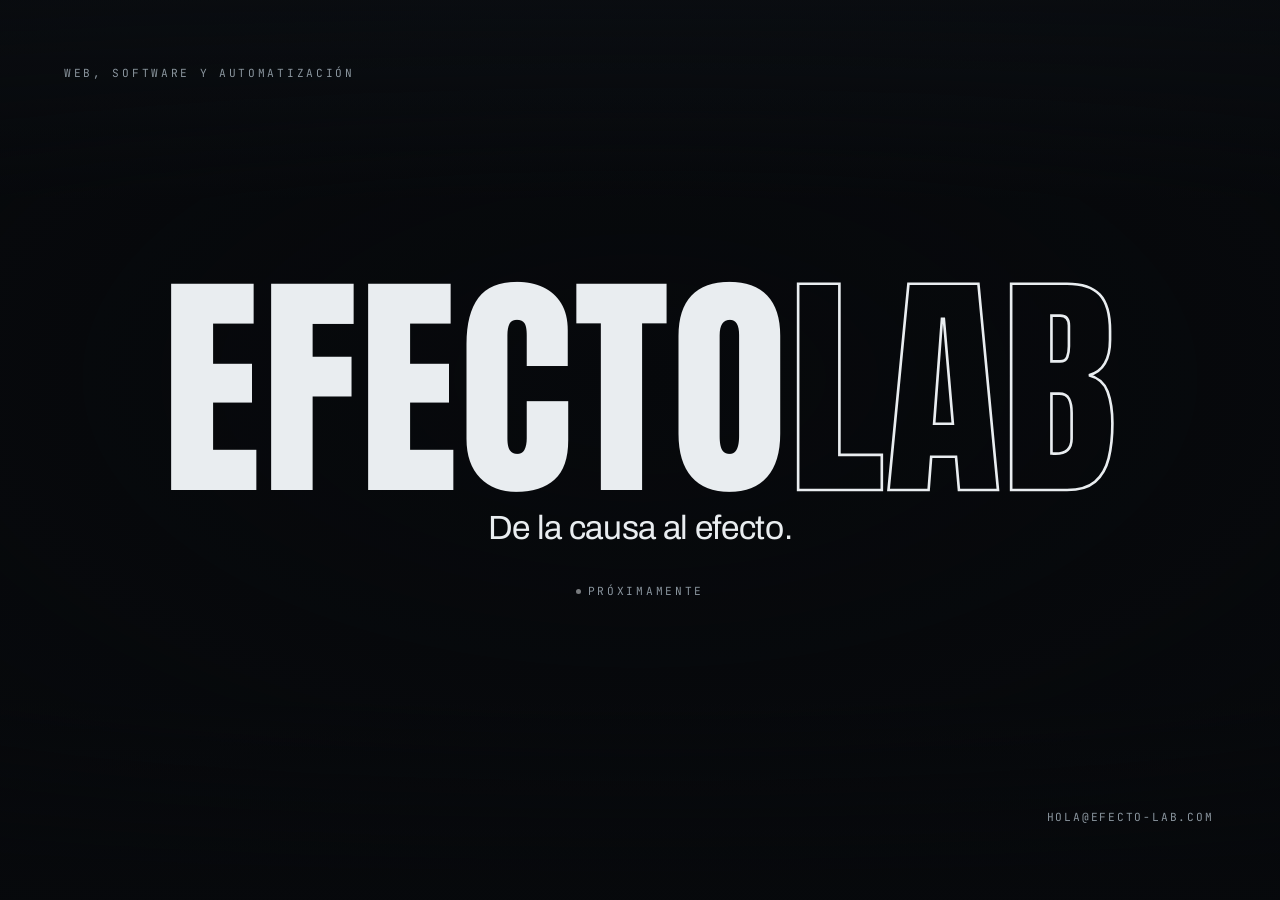
==== index.html @ 70ae0710 "first commit" ====
<!doctype html>
<html lang="es">
<head>
<meta charset="utf-8">
<meta name="viewport" content="width=device-width, initial-scale=1">

<!-- Marca que hay JS ANTES de que se pinte el body. Sin esto, el contenido
     arrancaría oculto y se quedaría oculto para siempre si el script no corre. -->
<script>document.documentElement.className="js";</script>

<title>EfectoLab — De la causa al efecto.</title>
<meta name="description" content="Web, software y automatización. Hacemos que tu negocio surta efecto.">

<link rel="canonical" href="https://efecto-lab.com/">
<meta property="og:type" content="website">
<meta property="og:url" content="https://efecto-lab.com/">
<meta property="og:site_name" content="EfectoLab">
<meta property="og:locale" content="es_LA">
<meta property="og:title" content="EfectoLab — De la causa al efecto.">
<meta property="og:description" content="Web, software y automatización. Hacemos que tu negocio surta efecto.">
<meta name="twitter:card" content="summary_large_image">
<meta name="theme-color" content="#07090C">

<link rel="icon" href="data:image/svg+xml,%3Csvg%20xmlns%3D%27http%3A%2F%2Fwww.w3.org%2F2000%2Fsvg%27%20viewBox%3D%270%200%2032%2032%27%3E%3Crect%20width%3D%2732%27%20height%3D%2732%27%20rx%3D%277%27%20fill%3D%27%2307090C%27%2F%3E%3Ccircle%20cx%3D%2716%27%20cy%3D%2716%27%20r%3D%279.5%27%20fill%3D%27none%27%20stroke%3D%27%23E9EDF0%27%20stroke-width%3D%271.6%27%20opacity%3D%27.55%27%2F%3E%3Ccircle%20cx%3D%2716%27%20cy%3D%2716%27%20r%3D%273.4%27%20fill%3D%27%23E9EDF0%27%2F%3E%3C%2Fsvg%3E">

<link rel="preconnect" href="https://fonts.googleapis.com">
<link rel="preconnect" href="https://fonts.gstatic.com" crossorigin>
<link rel="stylesheet" href="https://fonts.googleapis.com/css2?family=Anton&family=Archivo:wght@400;500&family=JetBrains+Mono:wght@400&display=swap">

<style>
/* Mientras Anton baja, el wordmark se pinta con el fallback. Sin ajustar,
   "Arial Narrow" (que en muchas máquinas ni existe y cae a la sans por
   defecto) mide 1195px donde Anton mide 797 — 50% más ancho, y como el
   wordmark es nowrap, se sale de la pantalla en el primer pintado.
   Impact mide 860: con size-adjust queda en 791 y el ancho no salta. */
@font-face{
  font-family:"Display Fallback";
  src:local("Impact"),local("Haettenschweiler"),local("Arial Narrow Bold"),local("Arial Narrow");
  size-adjust:92%;
  font-weight:400;
  font-style:normal;
}

:root{
  --ink:#07090C;
  --ink-2:#0D1116;
  --text:#E9EDF0;
  --muted:#8A959E;
  --gutter:clamp(1.25rem,5vw,4rem);
  --display:"Anton","Display Fallback",Impact,sans-serif;
  --sans:"Archivo","Helvetica Neue",Arial,sans-serif;
  --mono:"JetBrains Mono",ui-monospace,"SFMono-Regular",Menlo,Consolas,monospace;
}

*,*::before,*::after{box-sizing:border-box}

html{-webkit-text-size-adjust:100%}

body{
  margin:0;
  min-height:100vh;
  min-height:100svh;
  display:flex;
  flex-direction:column;
  padding:var(--gutter);
  background:var(--ink);
  color:var(--text);
  font-family:var(--sans);
  font-synthesis-weight:none;
  -webkit-font-smoothing:antialiased;
  overflow-x:hidden;
}

/* viñeta: empuja el foco al centro y evita que el campo se sienta plano */
.haze{
  position:fixed;
  inset:0;
  z-index:1;
  pointer-events:none;
  background:
    radial-gradient(115% 85% at 50% 42%, transparent 0%, rgba(7,9,12,.55) 62%, var(--ink) 100%),
    linear-gradient(to bottom, rgba(13,17,22,.9) 0%, transparent 22%, transparent 78%, rgba(7,9,12,.95) 100%);
}

/* ---- estructura ---- */

/* Composición en diagonal: el descriptor arriba a la izquierda, el mail abajo
   a la derecha, y el centro reservado para el único par que el documento de
   marca prohíbe separar — el nombre y su bajada. */

.stage{
  position:relative;
  z-index:2;
  flex:1;
  display:flex;
  flex-direction:column;
  justify-content:center;
  align-items:center;
  text-align:center;
  padding-block:1.5rem;
}

.foot{
  position:relative;
  z-index:2;
  display:flex;
  justify-content:flex-end;
}

/* ---- wordmark provisorio ----
   Sin logo todavía. Este bloque se reemplaza entero cuando exista
   el sistema visual; nada más en la página depende de él. */

.mark{
  position:relative;
  display:inline-block;
  margin:0;
  font-family:var(--display);
  font-size:clamp(2.75rem,20vw,15rem);
  font-weight:400;
  line-height:.86;
  letter-spacing:.005em;
  text-transform:uppercase;
  white-space:nowrap;
  perspective:420px;          /* mas corta = la hendidura se nota de verdad */
}

/* Efecto = el resultado: macizo. Lab = el método: sólo la estructura. */
.mark b{font-weight:inherit;font-style:normal}

.mark i{
  font-style:normal;
  color:var(--text);
  opacity:.42;                         /* si no hay text-stroke, al menos se distingue */
}
@supports ((-webkit-text-stroke:1px #000) or (text-stroke:1px #000)){
  .mark i{
    color:transparent;
    opacity:1;
    /* filete fino: si engorda, los contrapunzones de A y B se cierran
       y LAB deja de leerse como estructura */
    -webkit-text-stroke:max(1.5px,.011em) var(--text);
    text-stroke:max(1.5px,.011em) var(--text);
  }
}

/* Las letras se hunden bajo el cursor: la caja necesita conservar el 3D
   para que el translateZ de cada letra tenga profundidad real. */
.mark b,.mark i{
  display:inline-block;
  transform-style:preserve-3d;
}
.ch{
  display:inline-block;
  transform-style:preserve-3d;
  will-change:transform;
}

/* Cortocircuito: 96% del ciclo no pasa nada. El corte dura ~0,5s y llega
   cada 9s. EFECTO y LAB saltan en sentidos opuestos: eso es lo que lee como
   mala senal y no como una animacion.

   Nada de `opacity` aca: animar la opacidad de estos dos elementos obliga al
   navegador a aplanar el 3D, y las letras dejan de hundirse. El apagon se
   hace con color, que no toca el compositing. */
.mark b{
  animation:tear 9s steps(1,end) infinite,
            cut-a 9s steps(1,end) infinite;
}
.mark i{
  animation:tear-b 9s steps(1,end) infinite,
            cut-b 9s steps(1,end) infinite,
            surge 9s steps(1,end) infinite;
}

@keyframes tear{
  0%,92%,100%{ transform:translate3d(0,0,0) }
  92.4%{ transform:translate3d(-6px,0,0) }
  92.9%{ transform:translate3d(5px,-2px,0) }
  93.4%{ transform:translate3d(-3px,1px,0) }
  93.9%{ transform:translate3d(0,0,0) }
  96.6%{ transform:translate3d(2px,0,0) }
  96.9%{ transform:translate3d(0,0,0) }
}
@keyframes tear-b{
  0%,92%,100%{ transform:translate3d(0,0,0) }
  92.4%{ transform:translate3d(7px,1px,0) }
  92.9%{ transform:translate3d(-6px,0,0) }
  93.4%{ transform:translate3d(4px,-1px,0) }
  93.9%{ transform:translate3d(0,0,0) }
  96.6%{ transform:translate3d(-3px,0,0) }
  96.9%{ transform:translate3d(0,0,0) }
}

/* el apagon: la senal se cae por un instante */
@keyframes cut-a{
  0%,92%,100%{ color:var(--text) }
  92.4%{ color:#2b323a }
  92.9%{ color:var(--text) }
  93.4%{ color:#12171d }
  93.9%{ color:var(--text) }
  96.6%{ color:#0c1015 }
  96.9%{ color:var(--text) }
}
@keyframes cut-b{
  0%,92%,100%{ -webkit-text-stroke-color:var(--text) }
  92.4%{ -webkit-text-stroke-color:#1b2129 }
  92.9%{ -webkit-text-stroke-color:var(--text) }
  93.4%{ -webkit-text-stroke-color:#2b323a }
  93.9%{ -webkit-text-stroke-color:var(--text) }
  96.6%{ -webkit-text-stroke-color:#0c1015 }
  96.9%{ -webkit-text-stroke-color:var(--text) }
}
/* la subida de tension: el filete de LAB se llena por un instante */
@keyframes surge{
  0%,92%,100%{ -webkit-text-fill-color:transparent }
  92.6%{ -webkit-text-fill-color:rgba(233,237,240,.9) }
  93.1%{ -webkit-text-fill-color:transparent }
  96.7%{ -webkit-text-fill-color:rgba(233,237,240,.4) }
  97%  { -webkit-text-fill-color:transparent }
}

/* La bajada no es un epígrafe: es la que define la categoría.
   Va grande y pegada al wordmark para que se lean como una sola unidad. */
.sign{
  margin:clamp(.7rem,1.4vw,1.05rem) 0 0;
  font-size:clamp(1.05rem,3.2vw,2.1rem);
  font-weight:400;
  color:var(--text);
  opacity:.9;
  letter-spacing:-.01em;
}

/* Estado, no promesa: dice cuándo, no se felicita a sí mismo. */
.soon{
  display:flex;
  align-items:center;
  gap:.6em;
  margin:clamp(1.6rem,3.4vw,2.4rem) 0 0;
  font-family:var(--mono);
  font-size:clamp(.58rem,1.2vw,.7rem);
  text-transform:uppercase;
  letter-spacing:.24em;
  color:var(--muted);
}
.soon .dot{
  width:5px;
  height:5px;
  border-radius:50%;
  background:var(--text);
  opacity:.5;
  animation:breathe 3.4s ease-in-out infinite;
}
@keyframes breathe{
  0%,100%{opacity:.18;transform:scale(.8)}
  50%    {opacity:.75;transform:scale(1)}
}

.desc{
  position:relative;
  z-index:2;
  margin:0;
  font-family:var(--mono);
  font-size:clamp(.58rem,1.2vw,.7rem);
  line-height:1.7;
  text-transform:uppercase;
  letter-spacing:.24em;
  color:var(--muted);
}

.mail{
  font-family:var(--mono);
  font-size:clamp(.58rem,1.2vw,.7rem);
  text-transform:uppercase;
  letter-spacing:.16em;
  color:var(--muted);
  text-decoration:none;
  padding:.5rem .15rem;
  border-radius:2px;
  transition:color .25s ease;
}
.mail span{
  display:inline-block;
  padding-bottom:.28rem;
  background-image:linear-gradient(var(--text),var(--text));
  background-repeat:no-repeat;
  background-position:0 100%;
  background-size:0% 1px;
  transition:background-size .35s cubic-bezier(.2,.7,.2,1);
}
.mail:hover,.mail:focus-visible{color:var(--text)}
.mail:hover span,.mail:focus-visible span{background-size:100% 1px}
.mail:focus-visible{outline:1px solid var(--text);outline-offset:6px}

/* ---- carga: el contenido se revela detrás del frente de onda ---- */

/* Sólo se esconde si hay JS para volver a mostrarlo. */
.js .reveal{opacity:0;transform:translateY(14px)}
.ready .reveal{
  opacity:1;
  transform:none;
  /* color va incluido: si no, esta regla pisa la transition propia de .mail
     y el hover pasa a cambiar de color de golpe. */
  transition:opacity .9s ease, transform .9s cubic-bezier(.2,.7,.2,1), color .25s ease;
}
.ready .mark{transition-delay:.38s}
.ready .sign{transition-delay:.54s}
.ready .soon{transition-delay:.7s}
.ready .desc{transition-delay:.86s}
.ready .mail{transition-delay:1s}

/* En pantallas angostas la diagonal deja de leerse: todo se centra. */
@media (max-width:560px){
  .desc{text-align:center;letter-spacing:.18em}
  .foot{justify-content:center}
}

@media (prefers-reduced-motion:reduce){
  .js .reveal{opacity:1;transform:none}
  .ready .reveal{transition:none}
  .mail span{transition:none}
  .mark b,.mark i{animation:none}
  .soon .dot{animation:none;opacity:.5}
}
</style>
</head>

<body>
  <div class="haze" aria-hidden="true"></div>

  <p class="desc reveal">Web, software y automatización</p>

  <main class="stage">
    <h1 class="mark reveal"><b>Efecto</b><i>Lab</i></h1>
    <p class="sign reveal">De la causa al efecto.</p>
    <p class="soon reveal"><span class="dot" aria-hidden="true"></span>Próximamente</p>
  </main>

  <footer class="foot">
    <a class="mail reveal" href="mailto:hola@efecto-lab.com"><span>hola@efecto-lab.com</span></a>
  </footer>

<script>
(function(){
  "use strict";

  // ---- revelado ----
  // Tres disparadores a proposito: si rAF no corre (pestana en segundo plano
  // al cargar, webview, prerender) el contenido NO puede quedar invisible.
  function reveal(){ document.body.classList.add("ready"); }
  requestAnimationFrame(reveal);
  addEventListener("load", reveal);
  setTimeout(reveal, 500);

  // ---- el wordmark se hunde bajo el cursor ----
  var mark = document.querySelector(".mark");
  if(!mark) return;
  if(matchMedia("(prefers-reduced-motion: reduce)").matches) return;
  if(!matchMedia("(hover: hover) and (pointer: fine)").matches) return;   // sin cursor no hay causa

  // DEPTH manda todo el efecto. Mucho mas alto y las letras encogen tanto
  // que se abren huecos y el wordmark se lee roto: es la marca, no un juguete.
  var DEPTH = 78;    // px que se hunde la letra justo bajo el cursor
  var SIGMA = 130;   // px: que tan ancha es la hendidura
  var EASE  = 0.16;  // cuanto se acerca por frame al objetivo

  // Partir en letras conservando cada parte: <b> macizo, <i> filete.
  // Si este script no corre, el wordmark se ve igual, sin hundirse.
  var letters = [];
  Array.prototype.forEach.call(mark.children, function(part){
    var text = part.textContent, frag = document.createDocumentFragment();
    part.textContent = "";
    for(var i = 0; i < text.length; i++){
      var span = document.createElement("span");
      span.className = "ch";
      span.textContent = text.charAt(i);
      frag.appendChild(span);
      letters.push({ el: span, z: 0, cx: 0, cy: 0 });
    }
    part.appendChild(frag);
  });
  if(!letters.length) return;

  // `have` dice si hay cursor. Antes usaba px=-1e5 como centinela de "sin
  // cursor", pero el punto de fuga tambien se iba a esa coordenada y cualquier
  // z residual proyectaba las letras fuera de la pantalla. El centinela y el
  // punto de fuga tienen que ser cosas distintas.
  var raf = null, px = 0, py = 0, have = false;
  var ox = 0, oy = 0, oReady = false;
  var box = null;

  // Se mide con las transformaciones en cero: si no, el translateZ ya aplicado
  // encoge el rect por perspectiva y el centro se corre en cada medicion.
  function measure(){
    for(var i = 0; i < letters.length; i++) letters[i].el.style.transform = "";
    box = mark.getBoundingClientRect();
    for(var j = 0; j < letters.length; j++){
      var r = letters[j].el.getBoundingClientRect();
      letters[j].cx = r.left + r.width / 2;
      letters[j].cy = r.top + r.height / 2;
    }
  }

  function frame(){
    // Sin cursor el punto de fuga vuelve al centro del wordmark, nunca a un
    // infinito lejano. Y se acota a la caja: un punto de fuga muy afuera
    // deforma las letras en diagonal en vez de hundirlas.
    var cx = box.left + box.width / 2, cy = box.top + box.height / 2;
    var tx = have ? Math.max(box.left - box.width * 0.3,
                    Math.min(box.right + box.width * 0.3, px)) : cx;
    var ty = have ? Math.max(box.top - box.height * 1.5,
                    Math.min(box.bottom + box.height * 1.5, py)) : cy;

    if(!oReady){ ox = tx; oy = ty; oReady = true; }
    ox += (tx - ox) * EASE;
    oy += (ty - oy) * EASE;
    mark.style.perspectiveOrigin =
      (ox - box.left).toFixed(1) + "px " + (oy - box.top).toFixed(1) + "px";

    var moving = Math.abs(tx - ox) > 0.4 || Math.abs(ty - oy) > 0.4;

    for(var i = 0; i < letters.length; i++){
      var L = letters[i], want = 0;
      if(have){
        var dx = L.cx - px, dy = L.cy - py;
        want = -DEPTH * Math.exp(-(dx * dx + dy * dy) / (2 * SIGMA * SIGMA));
      }
      L.z += (want - L.z) * EASE;
      if(Math.abs(want - L.z) > 0.1) moving = true;
      else L.z = want;                      // que asiente exacto, sin cola infinita
      L.el.style.transform = L.z ? "translateZ(" + L.z.toFixed(2) + "px)" : "";
    }

    // quieto y sin nada que perseguir: se corta el rAF, idle en cero
    raf = moving ? requestAnimationFrame(frame) : null;
  }

  function kick(){ if(raf === null) raf = requestAnimationFrame(frame); }

  function leave(){ have = false; kick(); }

  measure();

  addEventListener("pointermove", function(e){
    px = e.clientX; py = e.clientY; have = true;
    kick();
  }, { passive: true });

  document.addEventListener("pointerleave", leave);
  addEventListener("blur", leave);

  var rt;
  addEventListener("resize", function(){
    clearTimeout(rt);
    rt = setTimeout(function(){ measure(); kick(); }, 160);
  });
})();
</script>
</body>
</html>
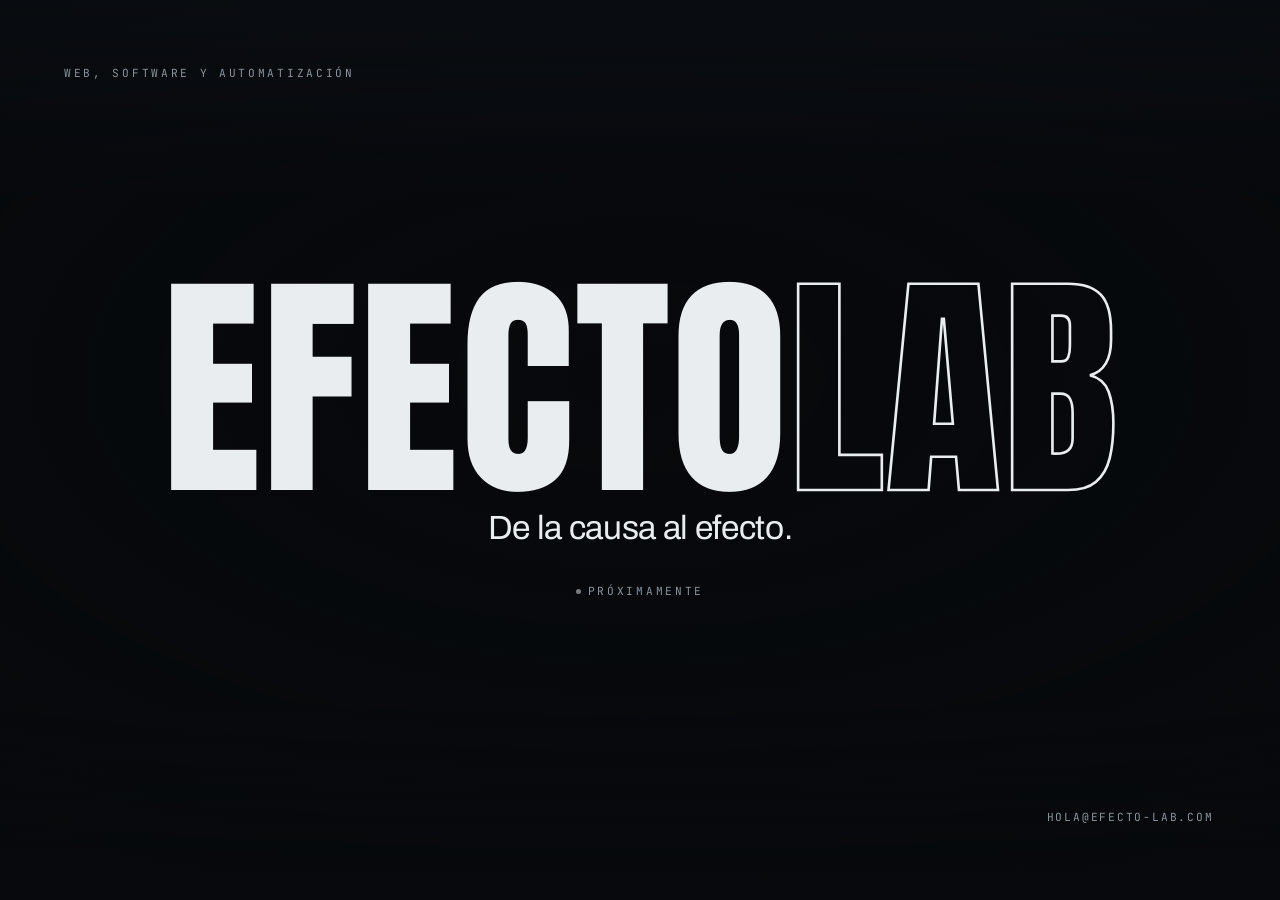
==== commit 97bda3e7: "Efecto hundidura en texto" ====
--- a/index.html
+++ b/index.html
@@ -82,6 +82,30 @@
     linear-gradient(to bottom, rgba(13,17,22,.9) 0%, transparent 22%, transparent 78%, rgba(7,9,12,.95) 100%);
 }
 
+/* Resplandor que sigue al cursor, por detras de la tipografia. Es un
+   radial-gradient, no un filter:blur — el degradado YA es suave y ahorra
+   rasterizar un desenfoque de pantalla completa en cada frame.
+   Se ve a traves de los contrapunzones de LAB, que es hueco. */
+.glow{
+  position:fixed;
+  left:0;
+  top:0;
+  width:52vmax;
+  height:52vmax;
+  margin:-26vmax 0 0 -26vmax;
+  z-index:1;
+  pointer-events:none;
+  border-radius:50%;
+  background:radial-gradient(closest-side,
+    rgba(233,237,240,.13),
+    rgba(233,237,240,.055) 42%,
+    rgba(233,237,240,.014) 66%,
+    transparent 78%);
+  opacity:0;
+  transition:opacity .5s ease;
+  will-change:transform;
+}
+
 /* ---- estructura ---- */
 
 /* Composición en diagonal: el descriptor arriba a la izquierda, el mail abajo
@@ -122,7 +146,8 @@
   letter-spacing:.005em;
   text-transform:uppercase;
   white-space:nowrap;
-  perspective:420px;          /* mas corta = la hendidura se nota de verdad */
+  transform-origin:50% 50%;
+  will-change:transform;
 }
 
 /* Efecto = el resultado: macizo. Lab = el método: sólo la estructura. */
@@ -144,17 +169,13 @@
   }
 }
 
-/* Las letras se hunden bajo el cursor: la caja necesita conservar el 3D
-   para que el translateZ de cada letra tenga profundidad real. */
-.mark b,.mark i{
-  display:inline-block;
-  transform-style:preserve-3d;
-}
-.ch{
-  display:inline-block;
-  transform-style:preserve-3d;
-  will-change:transform;
-}
+/* .mark NO lleva .reveal: esa clase define `transition: transform .9s` para
+   la entrada, y transicionaba tambien el transform que el script escribe en
+   cada frame — la inclinacion tardaba casi un segundo en responder. La
+   entrada va en .mark-wrap; la inclinacion, en .mark. No mezclar. */
+
+/* inline-block para que el cortocircuito pueda transformarlas */
+.mark b,.mark i{ display:inline-block }
 
 /* Cortocircuito: 96% del ciclo no pasa nada. El corte dura ~0,5s y llega
    cada 9s. EFECTO y LAB saltan en sentidos opuestos: eso es lo que lee como
@@ -303,7 +324,7 @@
      y el hover pasa a cambiar de color de golpe. */
   transition:opacity .9s ease, transform .9s cubic-bezier(.2,.7,.2,1), color .25s ease;
 }
-.ready .mark{transition-delay:.38s}
+.ready .mark-wrap{transition-delay:.38s}
 .ready .sign{transition-delay:.54s}
 .ready .soon{transition-delay:.7s}
 .ready .desc{transition-delay:.86s}
@@ -327,11 +348,14 @@
 
 <body>
   <div class="haze" aria-hidden="true"></div>
+  <div class="glow" aria-hidden="true"></div>
 
   <p class="desc reveal">Web, software y automatización</p>
 
   <main class="stage">
-    <h1 class="mark reveal"><b>Efecto</b><i>Lab</i></h1>
+    <div class="mark-wrap reveal">
+      <h1 class="mark"><b>Efecto</b><i>Lab</i></h1>
+    </div>
     <p class="sign reveal">De la causa al efecto.</p>
     <p class="soon reveal"><span class="dot" aria-hidden="true"></span>Próximamente</p>
   </main>
@@ -352,97 +376,99 @@
   addEventListener("load", reveal);
   setTimeout(reveal, 500);
 
-  // ---- el wordmark se hunde bajo el cursor ----
+  // ---- el wordmark se hunde entero bajo el cursor ----
   var mark = document.querySelector(".mark");
+  var glow = document.querySelector(".glow");
   if(!mark) return;
   if(matchMedia("(prefers-reduced-motion: reduce)").matches) return;
   if(!matchMedia("(hover: hover) and (pointer: fine)").matches) return;   // sin cursor no hay causa
 
-  // DEPTH manda todo el efecto. Mucho mas alto y las letras encogen tanto
-  // que se abren huecos y el wordmark se lee roto: es la marca, no un juguete.
-  var DEPTH = 78;    // px que se hunde la letra justo bajo el cursor
-  var SIGMA = 130;   // px: que tan ancha es la hendidura
-  var EASE  = 0.16;  // cuanto se acerca por frame al objetivo
-
-  // Partir en letras conservando cada parte: <b> macizo, <i> filete.
-  // Si este script no corre, el wordmark se ve igual, sin hundirse.
-  var letters = [];
-  Array.prototype.forEach.call(mark.children, function(part){
-    var text = part.textContent, frag = document.createDocumentFragment();
-    part.textContent = "";
-    for(var i = 0; i < text.length; i++){
-      var span = document.createElement("span");
-      span.className = "ch";
-      span.textContent = text.charAt(i);
-      frag.appendChild(span);
-      letters.push({ el: span, z: 0, cx: 0, cy: 0 });
+  // Se inclina la palabra completa, no letra por letra: transformar cada letra
+  // no reflowea el layout, asi que al encoger se abrian huecos y el wordmark
+  // se leia roto. Como plano entero no hay huecos posibles.
+  var TILT  = 14;    // grados maximos de inclinacion
+  var DIP   = 52;    // px que se hunde el plano bajo el cursor
+  var SIGMA = 300;   // px: hasta donde llega la influencia del cursor
+  // Constantes de tiempo, no fracciones por frame: asi el efecto dura lo mismo
+  // en una pantalla de 60Hz que en una de 120Hz.
+  var TAU      = 62;   // ms; ~95% del recorrido en 190ms
+  var TAU_GLOW = 105;  // el resplandor va un paso atras a proposito
+
+  var raf = null, px = 0, py = 0, have = false;
+  var rx = 0, ry = 0, tz = 0, gx = 0, gy = 0, gReady = false;
+  var box = null, lastT = 0;
+
+  function measure(){
+    var prev = mark.style.transform;
+    mark.style.transform = "";        // medir sin la inclinacion puesta
+    box = mark.getBoundingClientRect();
+    mark.style.transform = prev;
+  }
+
+  function frame(now){
+    var dt = lastT ? Math.min(64, now - lastT) : 16;   // acotado por si vuelve de estar oculta
+    lastT = now;
+    var k  = 1 - Math.exp(-dt / TAU);
+    var kg = 1 - Math.exp(-dt / TAU_GLOW);
+
+    var cx = box.left + box.width / 2;
+    var cy = box.top + box.height / 2;
+    var wrx = 0, wry = 0, wtz = 0;
+
+    if(have){
+      var dx = px - cx, dy = py - cy;
+      // cerca del wordmark el efecto es pleno; lejos se apaga solo
+      var near = Math.exp(-(dx * dx + dy * dy) / (2 * SIGMA * SIGMA));
+      var nx = Math.max(-1, Math.min(1, dx / (box.width  / 2)));
+      var ny = Math.max(-1, Math.min(1, dy / (box.height / 2)));
+      // el lado donde esta el cursor es el que se va para atras
+      wry =  nx * TILT * near;
+      wrx = -ny * TILT * near;
+      wtz = -DIP * near;
     }
-    part.appendChild(frag);
-  });
-  if(!letters.length) return;
-
-  // `have` dice si hay cursor. Antes usaba px=-1e5 como centinela de "sin
-  // cursor", pero el punto de fuga tambien se iba a esa coordenada y cualquier
-  // z residual proyectaba las letras fuera de la pantalla. El centinela y el
-  // punto de fuga tienen que ser cosas distintas.
-  var raf = null, px = 0, py = 0, have = false;
-  var ox = 0, oy = 0, oReady = false;
-  var box = null;
-
-  // Se mide con las transformaciones en cero: si no, el translateZ ya aplicado
-  // encoge el rect por perspectiva y el centro se corre en cada medicion.
-  function measure(){
-    for(var i = 0; i < letters.length; i++) letters[i].el.style.transform = "";
-    box = mark.getBoundingClientRect();
-    for(var j = 0; j < letters.length; j++){
-      var r = letters[j].el.getBoundingClientRect();
-      letters[j].cx = r.left + r.width / 2;
-      letters[j].cy = r.top + r.height / 2;
+
+    rx += (wrx - rx) * k;
+    ry += (wry - ry) * k;
+    tz += (wtz - tz) * k;
+
+    var moving = Math.abs(wrx - rx) > 0.02 ||
+                 Math.abs(wry - ry) > 0.02 ||
+                 Math.abs(wtz - tz) > 0.05;
+    if(!moving){ rx = wrx; ry = wry; tz = wtz; }   // asentar exacto, sin cola infinita
+
+    mark.style.transform =
+      "perspective(700px) rotateX(" + rx.toFixed(3) + "deg) rotateY(" + ry.toFixed(3) +
+      "deg) translateZ(" + tz.toFixed(2) + "px)";
+
+    if(glow){
+      if(!gReady){ gx = px; gy = py; gReady = true; }
+      gx += (px - gx) * kg;
+      gy += (py - gy) * kg;
+      glow.style.transform = "translate3d(" + gx.toFixed(1) + "px," + gy.toFixed(1) + "px,0)";
+      if(Math.abs(px - gx) > 0.5 || Math.abs(py - gy) > 0.5) moving = true;
+    }
+
+    if(moving){
+      raf = requestAnimationFrame(frame);
+    }else{
+      raf = null;
+      lastT = 0;      // al reanudar, que no vea un dt gigante
     }
   }
 
-  function frame(){
-    // Sin cursor el punto de fuga vuelve al centro del wordmark, nunca a un
-    // infinito lejano. Y se acota a la caja: un punto de fuga muy afuera
-    // deforma las letras en diagonal en vez de hundirlas.
-    var cx = box.left + box.width / 2, cy = box.top + box.height / 2;
-    var tx = have ? Math.max(box.left - box.width * 0.3,
-                    Math.min(box.right + box.width * 0.3, px)) : cx;
-    var ty = have ? Math.max(box.top - box.height * 1.5,
-                    Math.min(box.bottom + box.height * 1.5, py)) : cy;
-
-    if(!oReady){ ox = tx; oy = ty; oReady = true; }
-    ox += (tx - ox) * EASE;
-    oy += (ty - oy) * EASE;
-    mark.style.perspectiveOrigin =
-      (ox - box.left).toFixed(1) + "px " + (oy - box.top).toFixed(1) + "px";
-
-    var moving = Math.abs(tx - ox) > 0.4 || Math.abs(ty - oy) > 0.4;
-
-    for(var i = 0; i < letters.length; i++){
-      var L = letters[i], want = 0;
-      if(have){
-        var dx = L.cx - px, dy = L.cy - py;
-        want = -DEPTH * Math.exp(-(dx * dx + dy * dy) / (2 * SIGMA * SIGMA));
-      }
-      L.z += (want - L.z) * EASE;
-      if(Math.abs(want - L.z) > 0.1) moving = true;
-      else L.z = want;                      // que asiente exacto, sin cola infinita
-      L.el.style.transform = L.z ? "translateZ(" + L.z.toFixed(2) + "px)" : "";
-    }
-
-    // quieto y sin nada que perseguir: se corta el rAF, idle en cero
-    raf = moving ? requestAnimationFrame(frame) : null;
+  function kick(){ if(raf === null) raf = requestAnimationFrame(frame); }
+
+  function leave(){
+    have = false;
+    if(glow) glow.style.opacity = "0";
+    kick();
   }
 
-  function kick(){ if(raf === null) raf = requestAnimationFrame(frame); }
-
-  function leave(){ have = false; kick(); }
-
   measure();
 
   addEventListener("pointermove", function(e){
-    px = e.clientX; py = e.clientY; have = true;
+    px = e.clientX; py = e.clientY;
+    if(!have){ have = true; if(glow) glow.style.opacity = "1"; }
     kick();
   }, { passive: true });
 
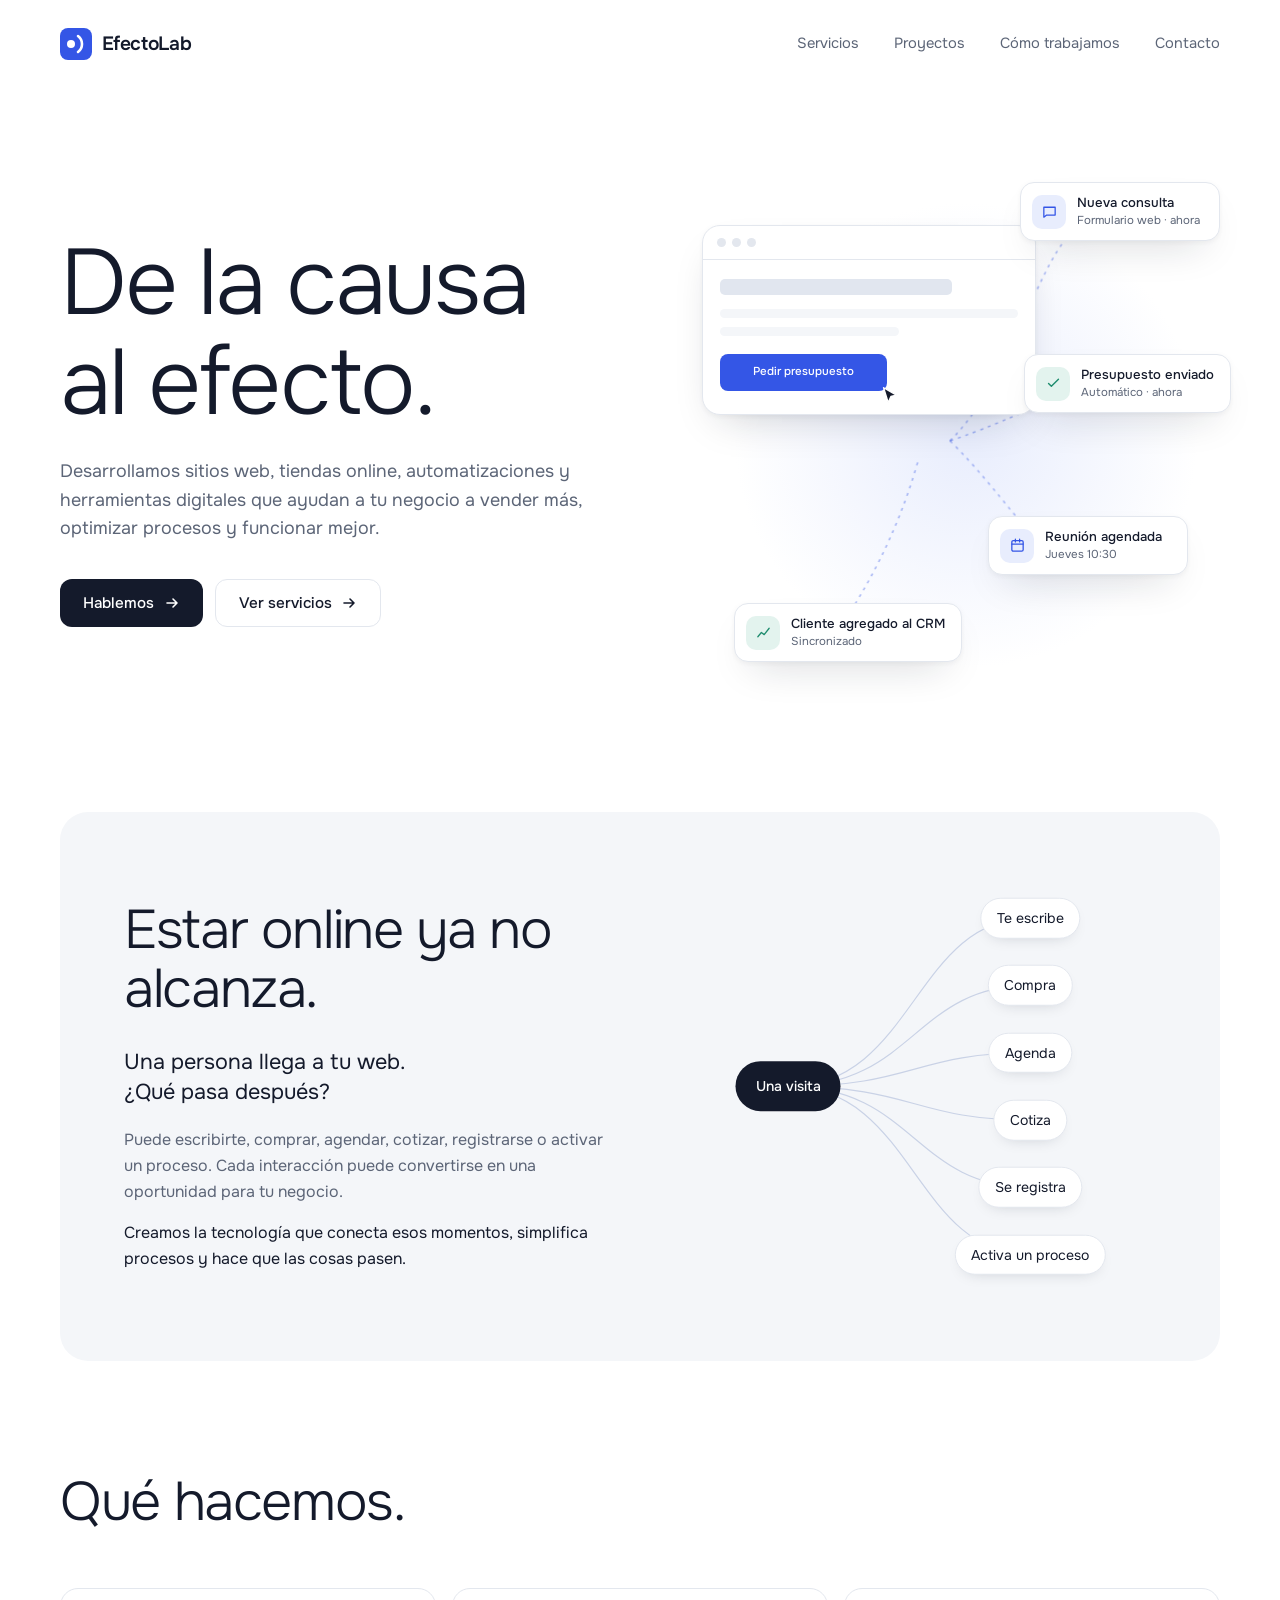
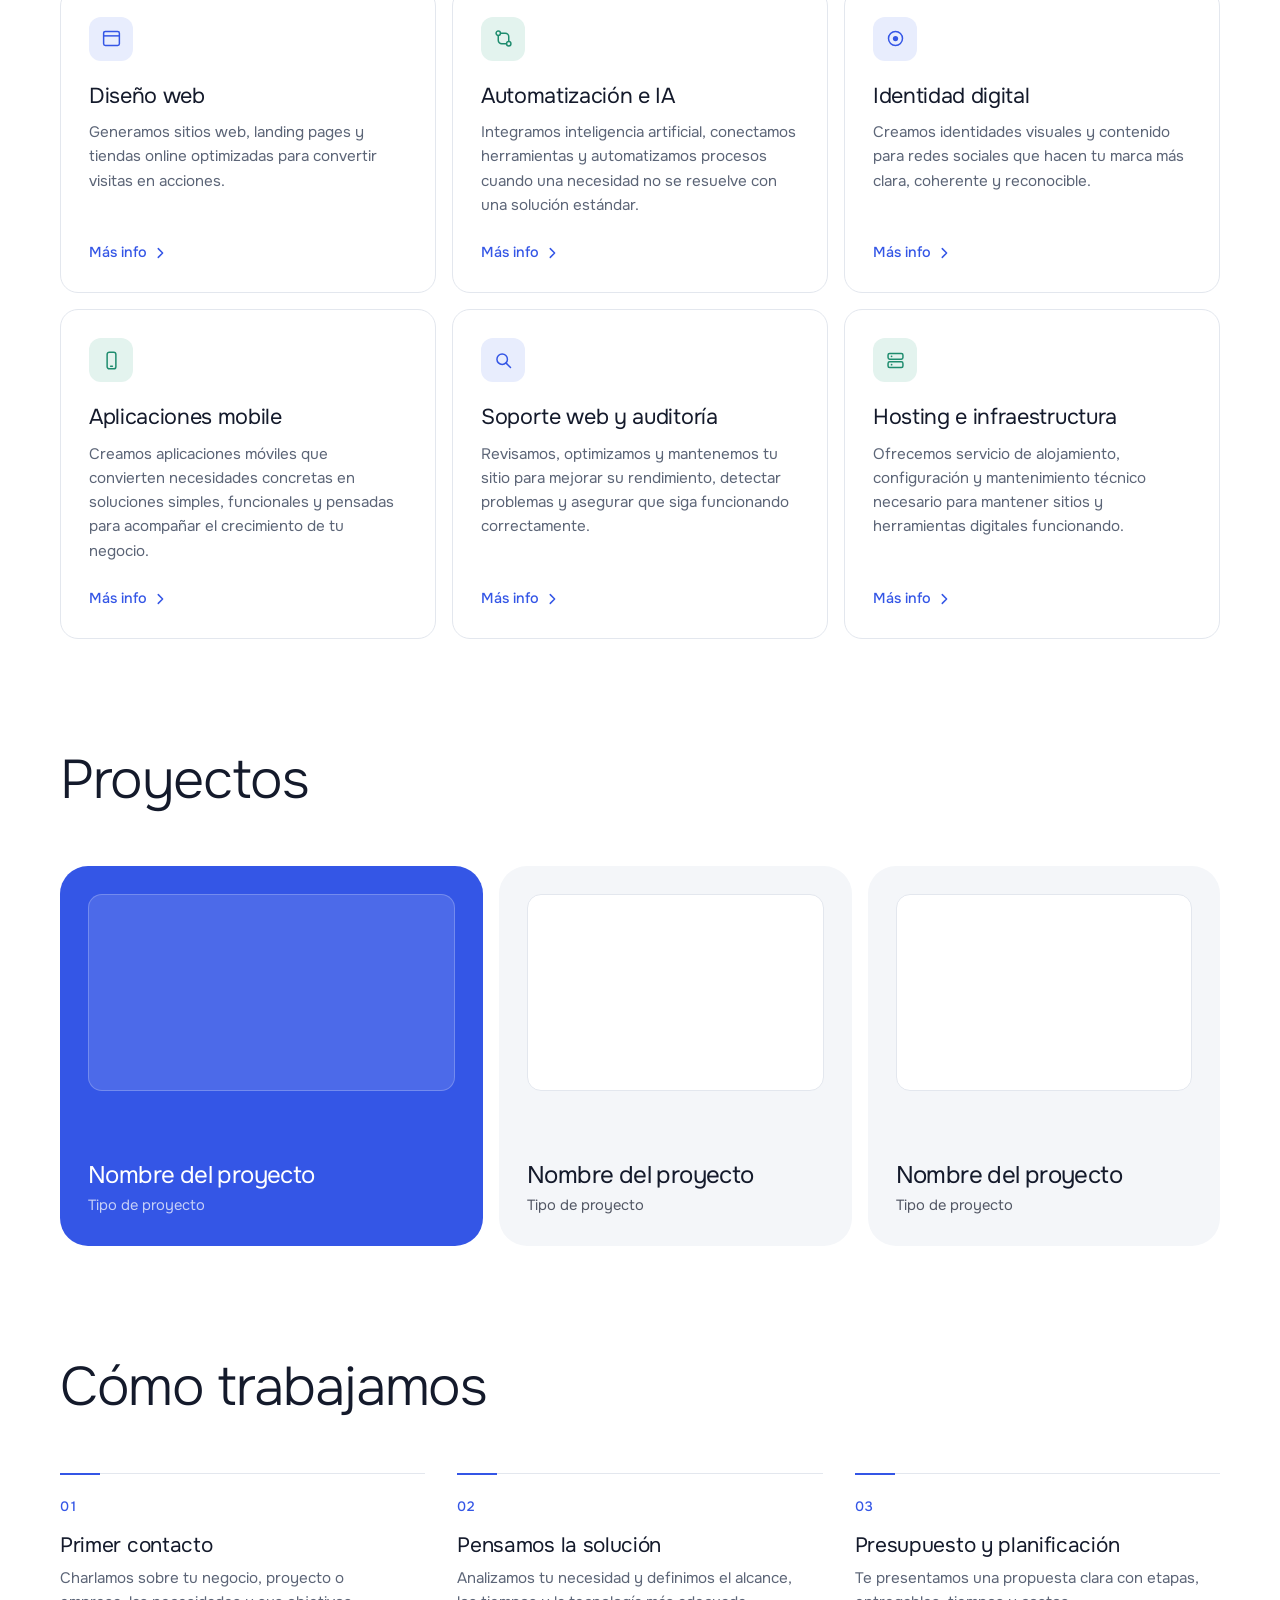
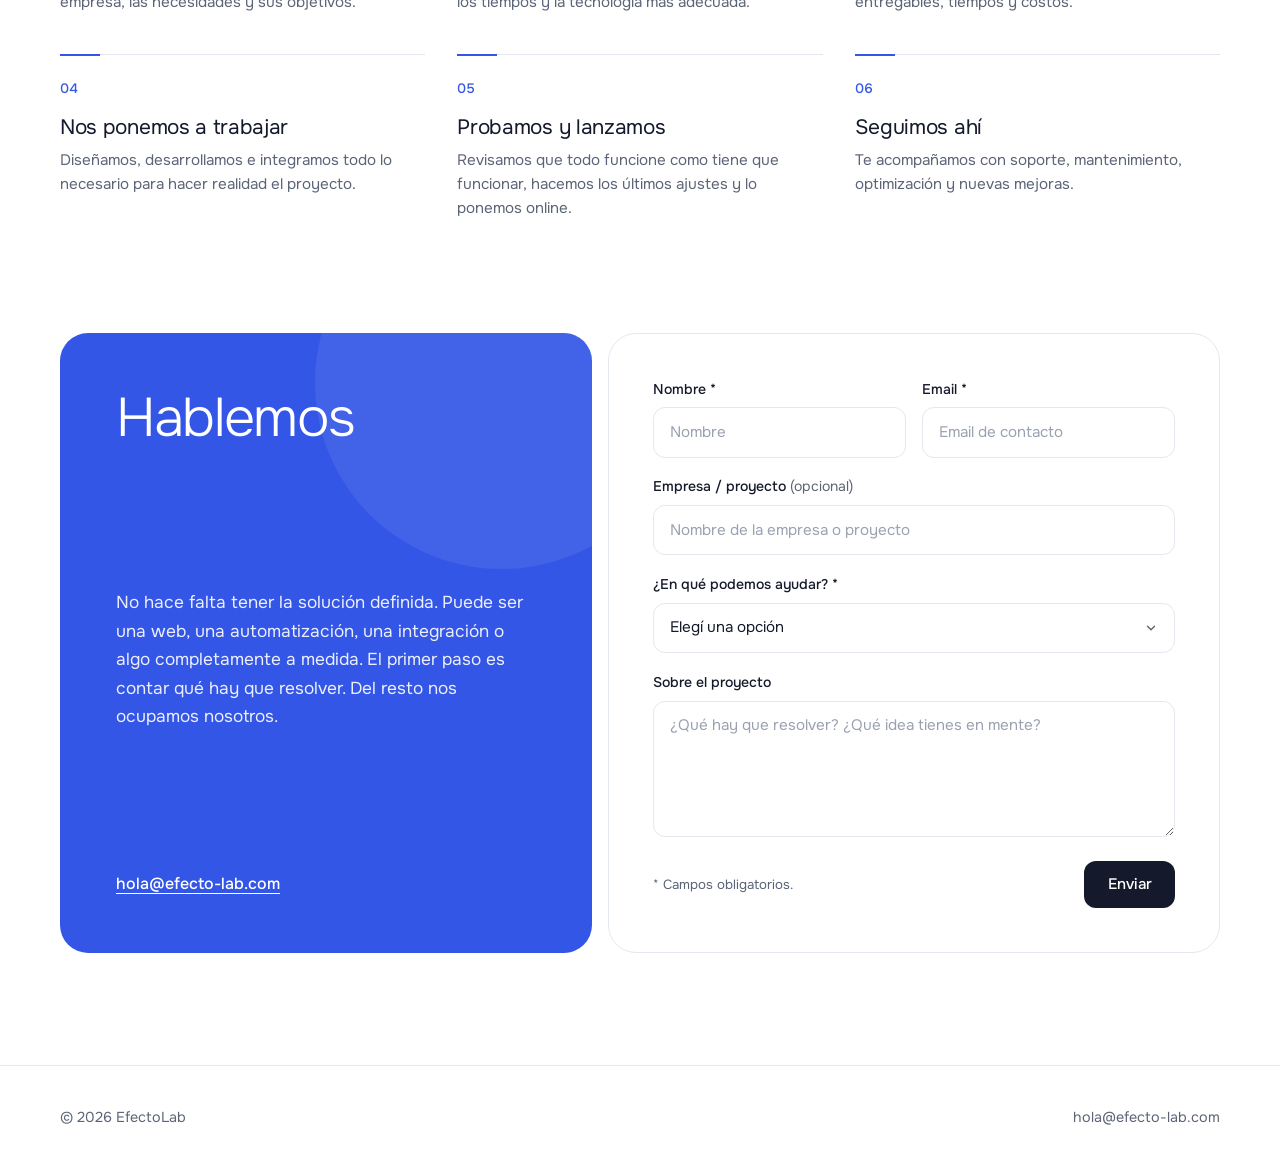
==== commit 2bf66917: "Home" ====
--- a/index.html
+++ b/index.html
@@ -3,13 +3,8 @@
 <head>
 <meta charset="utf-8">
 <meta name="viewport" content="width=device-width, initial-scale=1">
-
-<!-- Marca que hay JS ANTES de que se pinte el body. Sin esto, el contenido
-     arrancaría oculto y se quedaría oculto para siempre si el script no corre. -->
-<script>document.documentElement.className="js";</script>
-
 <title>EfectoLab — De la causa al efecto.</title>
-<meta name="description" content="Web, software y automatización. Hacemos que tu negocio surta efecto.">
+<meta name="description" content="Desarrollamos sitios web, tiendas online, automatizaciones y herramientas digitales que ayudan a tu negocio a vender más, optimizar procesos y funcionar mejor.">
 
 <link rel="canonical" href="https://efecto-lab.com/">
 <meta property="og:type" content="website">
@@ -17,470 +12,536 @@
 <meta property="og:site_name" content="EfectoLab">
 <meta property="og:locale" content="es_LA">
 <meta property="og:title" content="EfectoLab — De la causa al efecto.">
-<meta property="og:description" content="Web, software y automatización. Hacemos que tu negocio surta efecto.">
-<meta name="twitter:card" content="summary_large_image">
-<meta name="theme-color" content="#07090C">
-
-<link rel="icon" href="data:image/svg+xml,%3Csvg%20xmlns%3D%27http%3A%2F%2Fwww.w3.org%2F2000%2Fsvg%27%20viewBox%3D%270%200%2032%2032%27%3E%3Crect%20width%3D%2732%27%20height%3D%2732%27%20rx%3D%277%27%20fill%3D%27%2307090C%27%2F%3E%3Ccircle%20cx%3D%2716%27%20cy%3D%2716%27%20r%3D%279.5%27%20fill%3D%27none%27%20stroke%3D%27%23E9EDF0%27%20stroke-width%3D%271.6%27%20opacity%3D%27.55%27%2F%3E%3Ccircle%20cx%3D%2716%27%20cy%3D%2716%27%20r%3D%273.4%27%20fill%3D%27%23E9EDF0%27%2F%3E%3C%2Fsvg%3E">
+<meta property="og:description" content="Sitios web, tiendas online, automatizaciones y herramientas digitales para tu negocio.">
+<meta name="theme-color" content="#FFFFFF">
+
+<link rel="icon" href="data:image/svg+xml,%3Csvg xmlns='http://www.w3.org/2000/svg' viewBox='0 0 32 32'%3E%3Crect width='32' height='32' rx='8' fill='%233456E6'/%3E%3Ccircle cx='11' cy='16' r='4' fill='%23fff'/%3E%3Cpath d='M18 8a10 10 0 0 1 0 16' fill='none' stroke='%23fff' stroke-width='2.6' stroke-linecap='round'/%3E%3C/svg%3E">
 
 <link rel="preconnect" href="https://fonts.googleapis.com">
 <link rel="preconnect" href="https://fonts.gstatic.com" crossorigin>
-<link rel="stylesheet" href="https://fonts.googleapis.com/css2?family=Anton&family=Archivo:wght@400;500&family=JetBrains+Mono:wght@400&display=swap">
+<link rel="stylesheet" href="https://fonts.googleapis.com/css2?family=Onest:wght@300;400;500;600&display=swap">
 
 <style>
-/* Mientras Anton baja, el wordmark se pinta con el fallback. Sin ajustar,
-   "Arial Narrow" (que en muchas máquinas ni existe y cae a la sans por
-   defecto) mide 1195px donde Anton mide 797 — 50% más ancho, y como el
-   wordmark es nowrap, se sale de la pantalla en el primer pintado.
-   Impact mide 860: con size-adjust queda en 791 y el ancho no salta. */
-@font-face{
-  font-family:"Display Fallback";
-  src:local("Impact"),local("Haettenschweiler"),local("Arial Narrow Bold"),local("Arial Narrow");
-  size-adjust:92%;
-  font-weight:400;
-  font-style:normal;
-}
-
 :root{
-  --ink:#07090C;
-  --ink-2:#0D1116;
-  --text:#E9EDF0;
-  --muted:#8A959E;
-  --gutter:clamp(1.25rem,5vw,4rem);
-  --display:"Anton","Display Fallback",Impact,sans-serif;
-  --sans:"Archivo","Helvetica Neue",Arial,sans-serif;
-  --mono:"JetBrains Mono",ui-monospace,"SFMono-Regular",Menlo,Consolas,monospace;
+  --bg:#FFFFFF;
+  --panel:#F4F6F9;
+  --line:#E3E7EE;
+  --ink:#141A2B;
+  --muted:#5C6577;
+  --blue:#3456E6;
+  --blue-soft:#E8EDFD;
+  --green:#1E8C6E;
+  --green-soft:#E3F3EE;
+  --wrap:min(1160px, 100% - 2*clamp(1.25rem,4vw,2.5rem));
+  --radius-lg:28px;
+  --radius:18px;
+  --shadow:0 18px 40px -18px rgba(20,26,43,.22), 0 2px 6px rgba(20,26,43,.05);
+  --font:"Onest",system-ui,-apple-system,"Segoe UI",sans-serif;
 }
 
 *,*::before,*::after{box-sizing:border-box}
-
-html{-webkit-text-size-adjust:100%}
-
+html{-webkit-text-size-adjust:100%;scroll-behavior:smooth}
 body{
   margin:0;
-  min-height:100vh;
-  min-height:100svh;
-  display:flex;
-  flex-direction:column;
-  padding:var(--gutter);
-  background:var(--ink);
-  color:var(--text);
-  font-family:var(--sans);
-  font-synthesis-weight:none;
+  background:var(--bg);
+  color:var(--ink);
+  font:400 1rem/1.6 var(--font);
   -webkit-font-smoothing:antialiased;
-  overflow-x:hidden;
-}
-
-/* viñeta: empuja el foco al centro y evita que el campo se sienta plano */
-.haze{
-  position:fixed;
-  inset:0;
-  z-index:1;
-  pointer-events:none;
-  background:
-    radial-gradient(115% 85% at 50% 42%, transparent 0%, rgba(7,9,12,.55) 62%, var(--ink) 100%),
-    linear-gradient(to bottom, rgba(13,17,22,.9) 0%, transparent 22%, transparent 78%, rgba(7,9,12,.95) 100%);
-}
-
-/* Resplandor que sigue al cursor, por detras de la tipografia. Es un
-   radial-gradient, no un filter:blur — el degradado YA es suave y ahorra
-   rasterizar un desenfoque de pantalla completa en cada frame.
-   Se ve a traves de los contrapunzones de LAB, que es hueco. */
-.glow{
-  position:fixed;
-  left:0;
-  top:0;
-  width:52vmax;
-  height:52vmax;
-  margin:-26vmax 0 0 -26vmax;
-  z-index:1;
-  pointer-events:none;
-  border-radius:50%;
-  background:radial-gradient(closest-side,
-    rgba(233,237,240,.13),
-    rgba(233,237,240,.055) 42%,
-    rgba(233,237,240,.014) 66%,
-    transparent 78%);
-  opacity:0;
-  transition:opacity .5s ease;
-  will-change:transform;
-}
-
-/* ---- estructura ---- */
-
-/* Composición en diagonal: el descriptor arriba a la izquierda, el mail abajo
-   a la derecha, y el centro reservado para el único par que el documento de
-   marca prohíbe separar — el nombre y su bajada. */
-
-.stage{
-  position:relative;
-  z-index:2;
-  flex:1;
-  display:flex;
-  flex-direction:column;
-  justify-content:center;
-  align-items:center;
-  text-align:center;
-  padding-block:1.5rem;
-}
-
-.foot{
-  position:relative;
-  z-index:2;
-  display:flex;
-  justify-content:flex-end;
-}
-
-/* ---- wordmark provisorio ----
-   Sin logo todavía. Este bloque se reemplaza entero cuando exista
-   el sistema visual; nada más en la página depende de él. */
-
-.mark{
-  position:relative;
-  display:inline-block;
-  margin:0;
-  font-family:var(--display);
-  font-size:clamp(2.75rem,20vw,15rem);
-  font-weight:400;
-  line-height:.86;
-  letter-spacing:.005em;
-  text-transform:uppercase;
-  white-space:nowrap;
-  transform-origin:50% 50%;
-  will-change:transform;
-}
-
-/* Efecto = el resultado: macizo. Lab = el método: sólo la estructura. */
-.mark b{font-weight:inherit;font-style:normal}
-
-.mark i{
-  font-style:normal;
-  color:var(--text);
-  opacity:.42;                         /* si no hay text-stroke, al menos se distingue */
-}
-@supports ((-webkit-text-stroke:1px #000) or (text-stroke:1px #000)){
-  .mark i{
-    color:transparent;
-    opacity:1;
-    /* filete fino: si engorda, los contrapunzones de A y B se cierran
-       y LAB deja de leerse como estructura */
-    -webkit-text-stroke:max(1.5px,.011em) var(--text);
-    text-stroke:max(1.5px,.011em) var(--text);
-  }
-}
-
-/* .mark NO lleva .reveal: esa clase define `transition: transform .9s` para
-   la entrada, y transicionaba tambien el transform que el script escribe en
-   cada frame — la inclinacion tardaba casi un segundo en responder. La
-   entrada va en .mark-wrap; la inclinacion, en .mark. No mezclar. */
-
-/* inline-block para que el cortocircuito pueda transformarlas */
-.mark b,.mark i{ display:inline-block }
-
-/* Cortocircuito: 96% del ciclo no pasa nada. El corte dura ~0,5s y llega
-   cada 9s. EFECTO y LAB saltan en sentidos opuestos: eso es lo que lee como
-   mala senal y no como una animacion.
-
-   Nada de `opacity` aca: animar la opacidad de estos dos elementos obliga al
-   navegador a aplanar el 3D, y las letras dejan de hundirse. El apagon se
-   hace con color, que no toca el compositing. */
-.mark b{
-  animation:tear 9s steps(1,end) infinite,
-            cut-a 9s steps(1,end) infinite;
-}
-.mark i{
-  animation:tear-b 9s steps(1,end) infinite,
-            cut-b 9s steps(1,end) infinite,
-            surge 9s steps(1,end) infinite;
-}
-
-@keyframes tear{
-  0%,92%,100%{ transform:translate3d(0,0,0) }
-  92.4%{ transform:translate3d(-6px,0,0) }
-  92.9%{ transform:translate3d(5px,-2px,0) }
-  93.4%{ transform:translate3d(-3px,1px,0) }
-  93.9%{ transform:translate3d(0,0,0) }
-  96.6%{ transform:translate3d(2px,0,0) }
-  96.9%{ transform:translate3d(0,0,0) }
-}
-@keyframes tear-b{
-  0%,92%,100%{ transform:translate3d(0,0,0) }
-  92.4%{ transform:translate3d(7px,1px,0) }
-  92.9%{ transform:translate3d(-6px,0,0) }
-  93.4%{ transform:translate3d(4px,-1px,0) }
-  93.9%{ transform:translate3d(0,0,0) }
-  96.6%{ transform:translate3d(-3px,0,0) }
-  96.9%{ transform:translate3d(0,0,0) }
-}
-
-/* el apagon: la senal se cae por un instante */
-@keyframes cut-a{
-  0%,92%,100%{ color:var(--text) }
-  92.4%{ color:#2b323a }
-  92.9%{ color:var(--text) }
-  93.4%{ color:#12171d }
-  93.9%{ color:var(--text) }
-  96.6%{ color:#0c1015 }
-  96.9%{ color:var(--text) }
-}
-@keyframes cut-b{
-  0%,92%,100%{ -webkit-text-stroke-color:var(--text) }
-  92.4%{ -webkit-text-stroke-color:#1b2129 }
-  92.9%{ -webkit-text-stroke-color:var(--text) }
-  93.4%{ -webkit-text-stroke-color:#2b323a }
-  93.9%{ -webkit-text-stroke-color:var(--text) }
-  96.6%{ -webkit-text-stroke-color:#0c1015 }
-  96.9%{ -webkit-text-stroke-color:var(--text) }
-}
-/* la subida de tension: el filete de LAB se llena por un instante */
-@keyframes surge{
-  0%,92%,100%{ -webkit-text-fill-color:transparent }
-  92.6%{ -webkit-text-fill-color:rgba(233,237,240,.9) }
-  93.1%{ -webkit-text-fill-color:transparent }
-  96.7%{ -webkit-text-fill-color:rgba(233,237,240,.4) }
-  97%  { -webkit-text-fill-color:transparent }
-}
-
-/* La bajada no es un epígrafe: es la que define la categoría.
-   Va grande y pegada al wordmark para que se lean como una sola unidad. */
-.sign{
-  margin:clamp(.7rem,1.4vw,1.05rem) 0 0;
-  font-size:clamp(1.05rem,3.2vw,2.1rem);
-  font-weight:400;
-  color:var(--text);
-  opacity:.9;
-  letter-spacing:-.01em;
-}
-
-/* Estado, no promesa: dice cuándo, no se felicita a sí mismo. */
-.soon{
-  display:flex;
-  align-items:center;
-  gap:.6em;
-  margin:clamp(1.6rem,3.4vw,2.4rem) 0 0;
-  font-family:var(--mono);
-  font-size:clamp(.58rem,1.2vw,.7rem);
-  text-transform:uppercase;
-  letter-spacing:.24em;
-  color:var(--muted);
-}
-.soon .dot{
-  width:5px;
-  height:5px;
-  border-radius:50%;
-  background:var(--text);
-  opacity:.5;
-  animation:breathe 3.4s ease-in-out infinite;
-}
-@keyframes breathe{
-  0%,100%{opacity:.18;transform:scale(.8)}
-  50%    {opacity:.75;transform:scale(1)}
-}
-
-.desc{
-  position:relative;
-  z-index:2;
-  margin:0;
-  font-family:var(--mono);
-  font-size:clamp(.58rem,1.2vw,.7rem);
-  line-height:1.7;
-  text-transform:uppercase;
-  letter-spacing:.24em;
-  color:var(--muted);
-}
-
-.mail{
-  font-family:var(--mono);
-  font-size:clamp(.58rem,1.2vw,.7rem);
-  text-transform:uppercase;
-  letter-spacing:.16em;
-  color:var(--muted);
-  text-decoration:none;
-  padding:.5rem .15rem;
-  border-radius:2px;
-  transition:color .25s ease;
-}
-.mail span{
-  display:inline-block;
-  padding-bottom:.28rem;
-  background-image:linear-gradient(var(--text),var(--text));
-  background-repeat:no-repeat;
-  background-position:0 100%;
-  background-size:0% 1px;
-  transition:background-size .35s cubic-bezier(.2,.7,.2,1);
-}
-.mail:hover,.mail:focus-visible{color:var(--text)}
-.mail:hover span,.mail:focus-visible span{background-size:100% 1px}
-.mail:focus-visible{outline:1px solid var(--text);outline-offset:6px}
-
-/* ---- carga: el contenido se revela detrás del frente de onda ---- */
-
-/* Sólo se esconde si hay JS para volver a mostrarlo. */
-.js .reveal{opacity:0;transform:translateY(14px)}
-.ready .reveal{
-  opacity:1;
-  transform:none;
-  /* color va incluido: si no, esta regla pisa la transition propia de .mail
-     y el hover pasa a cambiar de color de golpe. */
-  transition:opacity .9s ease, transform .9s cubic-bezier(.2,.7,.2,1), color .25s ease;
-}
-.ready .mark-wrap{transition-delay:.38s}
-.ready .sign{transition-delay:.54s}
-.ready .soon{transition-delay:.7s}
-.ready .desc{transition-delay:.86s}
-.ready .mail{transition-delay:1s}
-
-/* En pantallas angostas la diagonal deja de leerse: todo se centra. */
-@media (max-width:560px){
-  .desc{text-align:center;letter-spacing:.18em}
-  .foot{justify-content:center}
-}
-
+}
+img,svg{display:block}
+a{color:inherit}
+h1,h2,h3{margin:0;font-weight:300;letter-spacing:-.025em;line-height:1.08}
+p{margin:0}
+
+.wrap{width:var(--wrap);margin-inline:auto}
+
+:focus-visible{outline:2px solid var(--blue);outline-offset:3px;border-radius:6px}
+
+/* ---------- header ---------- */
+.top{padding-block:1.75rem}
+.top .wrap{display:flex;align-items:center;justify-content:space-between;gap:1.5rem}
+.logo{display:flex;align-items:center;gap:.6rem;font-weight:600;font-size:1.2rem;letter-spacing:-.02em;text-decoration:none}
+.nav{display:flex;gap:clamp(1rem,3vw,2.25rem);font-size:.92rem}
+.nav a{color:var(--muted);text-decoration:none;transition:color .2s}
+.nav a:hover{color:var(--ink)}
+
+/* ---------- buttons ---------- */
+.btn{
+  display:inline-flex;align-items:center;gap:.6rem;
+  padding:.95rem 1.4rem;border-radius:12px;
+  font:500 .95rem/1 var(--font);text-decoration:none;cursor:pointer;
+  border:1px solid transparent;transition:background .2s,border-color .2s,transform .2s;
+}
+.btn svg{width:16px;height:16px;transition:transform .2s}
+.btn:hover svg{transform:translateX(3px)}
+.btn-primary{background:var(--ink);color:#fff}
+.btn-primary:hover{background:var(--blue)}
+.btn-ghost{border-color:var(--line);color:var(--ink);background:#fff}
+.btn-ghost:hover{border-color:var(--ink)}
+
+/* ---------- hero ---------- */
+.hero{padding-block:clamp(2rem,6vw,4.5rem) clamp(4rem,9vw,7rem)}
+.hero .wrap{display:grid;grid-template-columns:1fr 1.05fr;gap:clamp(2rem,5vw,4rem);align-items:center}
+.hero h1{font-size:clamp(3rem,7.4vw,5.8rem)}
+.hero .lede{margin-top:1.5rem;max-width:34rem;font-size:1.12rem;color:var(--muted)}
+.actions{display:flex;flex-wrap:wrap;gap:.75rem;margin-top:2.25rem}
+
+/* The chain: one visit, many effects. */
+.chain{position:relative;aspect-ratio:1/1;max-width:540px;width:100%;justify-self:end}
+.chain::before{ /* soft halo behind the collage */
+  content:"";position:absolute;inset:8% 4% 6% 10%;border-radius:50%;
+  background:radial-gradient(closest-side,var(--blue-soft),transparent);
+}
+.browser{
+  position:absolute;left:4%;top:12%;width:62%;
+  background:#fff;border:1px solid var(--line);border-radius:var(--radius);box-shadow:var(--shadow);
+  overflow:hidden;
+}
+.browser-bar{display:flex;gap:6px;padding:.75rem .9rem;border-bottom:1px solid var(--line)}
+.browser-bar i{width:9px;height:9px;border-radius:50%;background:var(--line)}
+.browser-body{padding:1.2rem 1.1rem 1.4rem}
+.browser-body .ph{height:9px;border-radius:5px;background:var(--panel);margin-bottom:.55rem}
+.browser-body .ph.title{height:16px;width:78%;background:#E1E6EF;margin-bottom:.9rem}
+.browser-body .ph.s{width:60%}
+.browser-body .cta{
+  position:relative;margin-top:1.1rem;width:56%;padding:.6rem 0;border-radius:8px;
+  background:var(--blue);color:#fff;font-size:.72rem;font-weight:500;text-align:center;
+}
+.cursor{position:absolute;right:-14px;bottom:-16px;width:22px;height:22px}
+.wire{position:absolute;inset:0;width:100%;height:100%;overflow:visible}
+.wire path{fill:none;stroke:var(--blue);stroke-width:1.4;stroke-dasharray:3 5;opacity:.45}
+
+.note{
+  position:absolute;display:flex;align-items:center;gap:.7rem;
+  padding:.7rem .95rem .7rem .7rem;min-width:12.5rem;
+  background:#fff;border:1px solid var(--line);border-radius:14px;box-shadow:var(--shadow);
+  font-size:.82rem;line-height:1.3;
+}
+.note b{display:block;font-weight:500}
+.note small{color:var(--muted);font-size:.72rem}
+.note .ic{flex:none;display:grid;place-items:center;width:34px;height:34px;border-radius:10px;background:var(--blue-soft);color:var(--blue)}
+.note .ic.g{background:var(--green-soft);color:var(--green)}
+.note .ic svg{width:17px;height:17px}
+.n1{right:0;top:4%}
+.n2{right:-2%;top:36%}
+.n3{right:6%;top:66%}
+.n4{left:10%;top:82%}
+
+/* The single orchestrated moment: click, then the effects arrive in order. */
+@media (prefers-reduced-motion:no-preference){
+  .cursor{animation:press .5s .5s ease both}
+  .note{animation:arrive .6s cubic-bezier(.2,.8,.2,1) both}
+  .n1{animation-delay:1s}
+  .n2{animation-delay:1.25s}
+  .n3{animation-delay:1.5s}
+  .n4{animation-delay:1.75s}
+  .wire path{stroke-dashoffset:0;animation:flow 1.2s .9s linear both}
+}
+@keyframes press{0%{transform:translate(18px,18px);opacity:0}70%{transform:none;opacity:1}85%{transform:scale(.85)}100%{transform:none}}
+@keyframes arrive{from{opacity:0;transform:translateY(12px) scale(.96)}to{opacity:1;transform:none}}
+@keyframes flow{from{opacity:0}to{opacity:.45}}
+
+/* ---------- sections ---------- */
+section{scroll-margin-top:1rem}
+.section{padding-block:clamp(4rem,9vw,7rem)}
+.h2{font-size:clamp(2.2rem,4.6vw,3.4rem)}
+.intro{display:flex;justify-content:space-between;align-items:end;gap:2rem;margin-bottom:clamp(2rem,5vw,3.5rem)}
+.intro p{max-width:28rem;color:var(--muted)}
+
+/* value proposition */
+.panel{
+  background:var(--panel);border-radius:var(--radius-lg);
+  padding:clamp(2rem,5vw,4rem);
+  display:grid;grid-template-columns:1fr 1fr;gap:clamp(2rem,5vw,4rem);align-items:center;
+}
+.panel .question{margin-top:1.75rem;font-size:1.35rem;font-weight:400;line-height:1.4}
+.panel .body{margin-top:1.25rem;max-width:30rem;color:var(--muted)}
+.panel .body + .body{margin-top:1rem;color:var(--ink)}
+
+.fan{position:relative;aspect-ratio:1.15/1}
+.fan svg{position:absolute;inset:0;width:100%;height:100%}
+.fan path{fill:none;stroke:#C9D2E6;stroke-width:1.2}
+.fan .hub,.fan .out{
+  position:absolute;transform:translate(-50%,-50%);white-space:nowrap;
+  border-radius:999px;font-size:.88rem;
+}
+.fan .hub{left:24%;top:50%;padding:.85rem 1.25rem;background:var(--ink);color:#fff;font-weight:500}
+.fan .out{padding:.5rem .95rem;background:#fff;border:1px solid var(--line);box-shadow:0 6px 16px -10px rgba(20,26,43,.25)}
+
+/* services */
+.services{list-style:none;margin:0;padding:0;display:grid;grid-template-columns:repeat(3,1fr);gap:1rem}
+.service{
+  display:flex;flex-direction:column;
+  padding:1.75rem;border:1px solid var(--line);border-radius:var(--radius);background:#fff;
+  transition:border-color .2s;
+}
+.service:hover{border-color:#C6CEDD}
+.service .ic{display:grid;place-items:center;width:44px;height:44px;border-radius:12px;background:var(--blue-soft);color:var(--blue);margin-bottom:1.5rem}
+.service:nth-child(even) .ic{background:var(--green-soft);color:var(--green)}
+.service .ic svg{width:21px;height:21px}
+.service h3{font-size:1.35rem;font-weight:400;letter-spacing:-.015em}
+.service p{margin-top:.75rem;color:var(--muted);font-size:.95rem;flex:1}
+.more{
+  display:inline-flex;align-items:center;gap:.35rem;margin-top:1.5rem;align-self:flex-start;
+  font-size:.9rem;font-weight:500;color:var(--blue);text-decoration:none;
+}
+.more svg{width:14px;height:14px;transition:transform .2s}
+.more:hover svg{transform:translateX(3px)}
+
+/* projects */
+.projects{display:grid;grid-template-columns:1.2fr 1fr 1fr;gap:1rem}
+.project{
+  position:relative;display:flex;flex-direction:column;justify-content:flex-end;
+  min-height:clamp(260px,32vw,380px);padding:1.75rem;border-radius:var(--radius-lg);
+  background:var(--panel);overflow:hidden;
+}
+.project::before{ /* placeholder visual until real screenshots exist */
+  content:"";position:absolute;left:1.75rem;right:1.75rem;top:1.75rem;height:52%;
+  border-radius:14px;background:#fff;border:1px solid var(--line);
+}
+.project:first-child{background:var(--blue);color:#fff}
+.project:first-child::before{background:rgba(255,255,255,.12);border-color:rgba(255,255,255,.22)}
+.project h3{position:relative;font-size:1.5rem;font-weight:400}
+.project p{position:relative;margin-top:.35rem;font-size:.92rem;opacity:.72}
+
+/* process */
+.steps{list-style:none;margin:0;padding:0;display:grid;grid-template-columns:repeat(3,1fr);gap:2.5rem 2rem;counter-reset:step}
+.step{counter-increment:step;padding-top:1.4rem;border-top:1px solid var(--line);position:relative}
+.step::before{
+  content:counter(step,decimal-leading-zero);
+  display:block;margin-bottom:1rem;font-size:.85rem;font-weight:500;color:var(--blue);
+  font-variant-numeric:tabular-nums;
+}
+.step::after{ /* progress tick on the rule */
+  content:"";position:absolute;top:-1px;left:0;width:2.5rem;height:2px;background:var(--blue);
+}
+.step h3{font-size:1.3rem;font-weight:400;letter-spacing:-.015em}
+.step p{margin-top:.6rem;color:var(--muted);font-size:.95rem;max-width:22rem}
+
+/* contact */
+.contact{display:grid;grid-template-columns:1fr 1.15fr;gap:1rem;align-items:stretch}
+.contact-copy{
+  position:relative;overflow:hidden;
+  background:var(--blue);color:#fff;border-radius:var(--radius-lg);
+  padding:clamp(2rem,5vw,3.5rem);display:flex;flex-direction:column;justify-content:space-between;gap:2.5rem;
+}
+.contact-copy::after{
+  content:"";position:absolute;right:-18%;top:-22%;width:70%;aspect-ratio:1;border-radius:50%;
+  background:rgba(255,255,255,.07);
+}
+.contact-copy p{position:relative;font-size:1.08rem;line-height:1.65;opacity:.9;max-width:28rem}
+.contact-copy a{position:relative;font-weight:500;text-underline-offset:4px}
+
+.form{
+  border:1px solid var(--line);border-radius:var(--radius-lg);
+  padding:clamp(1.5rem,4vw,2.75rem);
+  display:grid;grid-template-columns:1fr 1fr;gap:1.1rem 1rem;
+}
+.field{display:flex;flex-direction:column;gap:.45rem}
+.field.full{grid-column:1/-1}
+.field label{font-size:.88rem;font-weight:500}
+.field label span{color:var(--muted);font-weight:400}
+.field input,.field select,.field textarea{
+  width:100%;padding:.85rem 1rem;border:1px solid var(--line);border-radius:12px;
+  background:#fff;color:var(--ink);font:400 .95rem/1.4 var(--font);
+  transition:border-color .2s,box-shadow .2s;
+}
+.field textarea{min-height:8.5rem;resize:vertical}
+.field select{
+  appearance:none;
+  background:#fff url("data:image/svg+xml,%3Csvg xmlns='http://www.w3.org/2000/svg' viewBox='0 0 16 16'%3E%3Cpath d='M4 6l4 4 4-4' fill='none' stroke='%235C6577' stroke-width='1.6' stroke-linecap='round'/%3E%3C/svg%3E") right 1rem center/14px no-repeat;
+  padding-right:2.5rem;
+}
+.field input::placeholder,.field textarea::placeholder{color:#9AA2B1}
+.field input:focus,.field select:focus,.field textarea:focus{outline:none;border-color:var(--blue);box-shadow:0 0 0 3px var(--blue-soft)}
+.form-foot{grid-column:1/-1;display:flex;align-items:center;justify-content:space-between;gap:1rem;flex-wrap:wrap;margin-top:.4rem}
+.form-foot small{color:var(--muted)}
+
+/* footer */
+.foot{padding-block:2.5rem;border-top:1px solid var(--line);margin-top:clamp(4rem,9vw,7rem)}
+.foot .wrap{display:flex;justify-content:space-between;align-items:center;gap:1rem;flex-wrap:wrap;font-size:.9rem;color:var(--muted)}
+.foot a{text-decoration:none}
+.foot a:hover{color:var(--ink)}
+
+/* ---------- responsive ---------- */
+@media (max-width:960px){
+  .hero .wrap,.panel,.contact{grid-template-columns:1fr}
+  .chain{justify-self:center}
+  .services,.steps{grid-template-columns:repeat(2,1fr)}
+  .projects{grid-template-columns:1fr 1fr}
+  .projects .project:first-child{grid-column:1/-1}
+  .intro{flex-direction:column;align-items:start}
+}
+@media (max-width:640px){
+  .nav{display:none}
+  .services,.steps,.projects,.form{grid-template-columns:1fr}
+  .note{min-width:0;font-size:.75rem}
+  .note .ic{width:28px;height:28px}
+  .n2{right:0}
+  .fan{aspect-ratio:.9/1}
+  .fan .hub{left:22%}
+  .fan .out{font-size:.78rem}
+}
 @media (prefers-reduced-motion:reduce){
-  .js .reveal{opacity:1;transform:none}
-  .ready .reveal{transition:none}
-  .mail span{transition:none}
-  .mark b,.mark i{animation:none}
-  .soon .dot{animation:none;opacity:.5}
+  html{scroll-behavior:auto}
+  *{transition:none!important}
 }
 </style>
 </head>
 
 <body>
-  <div class="haze" aria-hidden="true"></div>
-  <div class="glow" aria-hidden="true"></div>
-
-  <p class="desc reveal">Web, software y automatización</p>
-
-  <main class="stage">
-    <div class="mark-wrap reveal">
-      <h1 class="mark"><b>Efecto</b><i>Lab</i></h1>
+
+<header class="top">
+  <div class="wrap">
+    <a class="logo" href="#" aria-label="EfectoLab, inicio">
+      <svg width="32" height="32" viewBox="0 0 32 32" aria-hidden="true">
+        <rect width="32" height="32" rx="8" fill="#3456E6"/>
+        <circle cx="11" cy="16" r="4" fill="#fff"/>
+        <path d="M18 8a10 10 0 0 1 0 16" fill="none" stroke="#fff" stroke-width="2.6" stroke-linecap="round"/>
+      </svg>
+      EfectoLab
+    </a>
+    <nav class="nav" aria-label="Principal">
+      <a href="#servicios">Servicios</a>
+      <a href="#proyectos">Proyectos</a>
+      <a href="#proceso">Cómo trabajamos</a>
+      <a href="#contacto">Contacto</a>
+    </nav>
+  </div>
+</header>
+
+<main>
+
+  <!-- Hero -->
+  <section class="hero">
+    <div class="wrap">
+      <div>
+        <h1>De la causa<br>al efecto.</h1>
+        <p class="lede">Desarrollamos sitios web, tiendas online, automatizaciones y herramientas digitales que ayudan a tu negocio a vender más, optimizar procesos y funcionar mejor.</p>
+        <div class="actions">
+          <a class="btn btn-primary" href="#contacto">Hablemos
+            <svg viewBox="0 0 16 16" aria-hidden="true"><path d="M3 8h10M9 4l4 4-4 4" fill="none" stroke="currentColor" stroke-width="1.6" stroke-linecap="round" stroke-linejoin="round"/></svg>
+          </a>
+          <a class="btn btn-ghost" href="#servicios">Ver servicios
+            <svg viewBox="0 0 16 16" aria-hidden="true"><path d="M3 8h10M9 4l4 4-4 4" fill="none" stroke="currentColor" stroke-width="1.6" stroke-linecap="round" stroke-linejoin="round"/></svg>
+          </a>
+        </div>
+      </div>
+
+      <!-- Illustration: a single click on a site sets off several business events -->
+      <div class="chain" aria-hidden="true">
+        <svg class="wire" viewBox="0 0 100 100" preserveAspectRatio="none">
+          <path d="M50 52 C 62 40, 66 18, 74 12" vector-effect="non-scaling-stroke"/>
+          <path d="M50 52 C 62 48, 68 44, 74 43" vector-effect="non-scaling-stroke"/>
+          <path d="M50 52 C 60 62, 64 70, 70 73" vector-effect="non-scaling-stroke"/>
+          <path d="M44 56 C 40 70, 34 80, 30 86" vector-effect="non-scaling-stroke"/>
+        </svg>
+
+        <div class="browser">
+          <div class="browser-bar"><i></i><i></i><i></i></div>
+          <div class="browser-body">
+            <div class="ph title"></div>
+            <div class="ph"></div>
+            <div class="ph s"></div>
+            <div class="cta">Pedir presupuesto
+              <svg class="cursor" viewBox="0 0 24 24"><path d="M5 3l14 8-6 1.5L10 19z" fill="#141A2B" stroke="#fff" stroke-width="1.5" stroke-linejoin="round"/></svg>
+            </div>
+          </div>
+        </div>
+
+        <div class="note n1">
+          <span class="ic"><svg viewBox="0 0 24 24"><path d="M4 6h16v11H8l-4 3z" fill="none" stroke="currentColor" stroke-width="1.8" stroke-linejoin="round"/></svg></span>
+          <span><b>Nueva consulta</b><small>Formulario web · ahora</small></span>
+        </div>
+        <div class="note n2">
+          <span class="ic g"><svg viewBox="0 0 24 24"><path d="M5 12l4 4 10-10" fill="none" stroke="currentColor" stroke-width="2" stroke-linecap="round" stroke-linejoin="round"/></svg></span>
+          <span><b>Presupuesto enviado</b><small>Automático · ahora</small></span>
+        </div>
+        <div class="note n3">
+          <span class="ic"><svg viewBox="0 0 24 24"><rect x="4" y="5" width="16" height="15" rx="2" fill="none" stroke="currentColor" stroke-width="1.8"/><path d="M4 10h16M9 3v4M15 3v4" stroke="currentColor" stroke-width="1.8" stroke-linecap="round"/></svg></span>
+          <span><b>Reunión agendada</b><small>Jueves 10:30</small></span>
+        </div>
+        <div class="note n4">
+          <span class="ic g"><svg viewBox="0 0 24 24"><path d="M4 18l5-6 4 3 7-9" fill="none" stroke="currentColor" stroke-width="1.8" stroke-linecap="round" stroke-linejoin="round"/></svg></span>
+          <span><b>Cliente agregado al CRM</b><small>Sincronizado</small></span>
+        </div>
+      </div>
     </div>
-    <p class="sign reveal">De la causa al efecto.</p>
-    <p class="soon reveal"><span class="dot" aria-hidden="true"></span>Próximamente</p>
-  </main>
-
-  <footer class="foot">
-    <a class="mail reveal" href="mailto:hola@efecto-lab.com"><span>hola@efecto-lab.com</span></a>
-  </footer>
-
-<script>
-(function(){
-  "use strict";
-
-  // ---- revelado ----
-  // Tres disparadores a proposito: si rAF no corre (pestana en segundo plano
-  // al cargar, webview, prerender) el contenido NO puede quedar invisible.
-  function reveal(){ document.body.classList.add("ready"); }
-  requestAnimationFrame(reveal);
-  addEventListener("load", reveal);
-  setTimeout(reveal, 500);
-
-  // ---- el wordmark se hunde entero bajo el cursor ----
-  var mark = document.querySelector(".mark");
-  var glow = document.querySelector(".glow");
-  if(!mark) return;
-  if(matchMedia("(prefers-reduced-motion: reduce)").matches) return;
-  if(!matchMedia("(hover: hover) and (pointer: fine)").matches) return;   // sin cursor no hay causa
-
-  // Se inclina la palabra completa, no letra por letra: transformar cada letra
-  // no reflowea el layout, asi que al encoger se abrian huecos y el wordmark
-  // se leia roto. Como plano entero no hay huecos posibles.
-  var TILT  = 14;    // grados maximos de inclinacion
-  var DIP   = 52;    // px que se hunde el plano bajo el cursor
-  var SIGMA = 300;   // px: hasta donde llega la influencia del cursor
-  // Constantes de tiempo, no fracciones por frame: asi el efecto dura lo mismo
-  // en una pantalla de 60Hz que en una de 120Hz.
-  var TAU      = 62;   // ms; ~95% del recorrido en 190ms
-  var TAU_GLOW = 105;  // el resplandor va un paso atras a proposito
-
-  var raf = null, px = 0, py = 0, have = false;
-  var rx = 0, ry = 0, tz = 0, gx = 0, gy = 0, gReady = false;
-  var box = null, lastT = 0;
-
-  function measure(){
-    var prev = mark.style.transform;
-    mark.style.transform = "";        // medir sin la inclinacion puesta
-    box = mark.getBoundingClientRect();
-    mark.style.transform = prev;
-  }
-
-  function frame(now){
-    var dt = lastT ? Math.min(64, now - lastT) : 16;   // acotado por si vuelve de estar oculta
-    lastT = now;
-    var k  = 1 - Math.exp(-dt / TAU);
-    var kg = 1 - Math.exp(-dt / TAU_GLOW);
-
-    var cx = box.left + box.width / 2;
-    var cy = box.top + box.height / 2;
-    var wrx = 0, wry = 0, wtz = 0;
-
-    if(have){
-      var dx = px - cx, dy = py - cy;
-      // cerca del wordmark el efecto es pleno; lejos se apaga solo
-      var near = Math.exp(-(dx * dx + dy * dy) / (2 * SIGMA * SIGMA));
-      var nx = Math.max(-1, Math.min(1, dx / (box.width  / 2)));
-      var ny = Math.max(-1, Math.min(1, dy / (box.height / 2)));
-      // el lado donde esta el cursor es el que se va para atras
-      wry =  nx * TILT * near;
-      wrx = -ny * TILT * near;
-      wtz = -DIP * near;
-    }
-
-    rx += (wrx - rx) * k;
-    ry += (wry - ry) * k;
-    tz += (wtz - tz) * k;
-
-    var moving = Math.abs(wrx - rx) > 0.02 ||
-                 Math.abs(wry - ry) > 0.02 ||
-                 Math.abs(wtz - tz) > 0.05;
-    if(!moving){ rx = wrx; ry = wry; tz = wtz; }   // asentar exacto, sin cola infinita
-
-    mark.style.transform =
-      "perspective(700px) rotateX(" + rx.toFixed(3) + "deg) rotateY(" + ry.toFixed(3) +
-      "deg) translateZ(" + tz.toFixed(2) + "px)";
-
-    if(glow){
-      if(!gReady){ gx = px; gy = py; gReady = true; }
-      gx += (px - gx) * kg;
-      gy += (py - gy) * kg;
-      glow.style.transform = "translate3d(" + gx.toFixed(1) + "px," + gy.toFixed(1) + "px,0)";
-      if(Math.abs(px - gx) > 0.5 || Math.abs(py - gy) > 0.5) moving = true;
-    }
-
-    if(moving){
-      raf = requestAnimationFrame(frame);
-    }else{
-      raf = null;
-      lastT = 0;      // al reanudar, que no vea un dt gigante
-    }
-  }
-
-  function kick(){ if(raf === null) raf = requestAnimationFrame(frame); }
-
-  function leave(){
-    have = false;
-    if(glow) glow.style.opacity = "0";
-    kick();
-  }
-
-  measure();
-
-  addEventListener("pointermove", function(e){
-    px = e.clientX; py = e.clientY;
-    if(!have){ have = true; if(glow) glow.style.opacity = "1"; }
-    kick();
-  }, { passive: true });
-
-  document.addEventListener("pointerleave", leave);
-  addEventListener("blur", leave);
-
-  var rt;
-  addEventListener("resize", function(){
-    clearTimeout(rt);
-    rt = setTimeout(function(){ measure(); kick(); }, 160);
-  });
-})();
-</script>
+  </section>
+
+  <!-- Value proposition -->
+  <section class="wrap" aria-labelledby="vp-title">
+    <div class="panel">
+      <div>
+        <h2 class="h2" id="vp-title">Estar online ya no alcanza.</h2>
+        <p class="question">Una persona llega a tu web.<br>¿Qué pasa después?</p>
+        <p class="body">Puede escribirte, comprar, agendar, cotizar, registrarse o activar un proceso. Cada interacción puede convertirse en una oportunidad para tu negocio.</p>
+        <p class="body">Creamos la tecnología que conecta esos momentos, simplifica procesos y hace que las cosas pasen.</p>
+      </div>
+
+      <div class="fan" aria-hidden="true">
+        <svg viewBox="0 0 100 100" preserveAspectRatio="none">
+          <path d="M24 50 C 50 50, 50 10, 74 10" vector-effect="non-scaling-stroke"/>
+          <path d="M24 50 C 50 50, 50 26, 74 26" vector-effect="non-scaling-stroke"/>
+          <path d="M24 50 C 50 50, 50 42, 74 42" vector-effect="non-scaling-stroke"/>
+          <path d="M24 50 C 50 50, 50 58, 74 58" vector-effect="non-scaling-stroke"/>
+          <path d="M24 50 C 50 50, 50 74, 74 74" vector-effect="non-scaling-stroke"/>
+          <path d="M24 50 C 50 50, 50 90, 74 90" vector-effect="non-scaling-stroke"/>
+        </svg>
+        <span class="hub">Una visita</span>
+        <span class="out" style="left:74%;top:10%">Te escribe</span>
+        <span class="out" style="left:74%;top:26%">Compra</span>
+        <span class="out" style="left:74%;top:42%">Agenda</span>
+        <span class="out" style="left:74%;top:58%">Cotiza</span>
+        <span class="out" style="left:74%;top:74%">Se registra</span>
+        <span class="out" style="left:74%;top:90%">Activa un proceso</span>
+      </div>
+    </div>
+  </section>
+
+  <!-- Services -->
+  <section class="section" id="servicios" aria-labelledby="sv-title">
+    <div class="wrap">
+      <div class="intro">
+        <h2 class="h2" id="sv-title">Qué hacemos.</h2>
+      </div>
+      <ul class="services">
+        <li class="service">
+          <span class="ic" aria-hidden="true"><svg viewBox="0 0 24 24"><rect x="3" y="4" width="18" height="16" rx="2" fill="none" stroke="currentColor" stroke-width="1.7"/><path d="M3 9h18" stroke="currentColor" stroke-width="1.7"/></svg></span>
+          <h3>Diseño web</h3>
+          <p>Generamos sitios web, landing pages y tiendas online optimizadas para convertir visitas en acciones.</p>
+          <a class="more" href="#contacto" aria-label="Más info sobre diseño web">Más info <svg viewBox="0 0 16 16" aria-hidden="true"><path d="M6 3l5 5-5 5" fill="none" stroke="currentColor" stroke-width="1.7" stroke-linecap="round" stroke-linejoin="round"/></svg></a>
+        </li>
+        <li class="service">
+          <span class="ic" aria-hidden="true"><svg viewBox="0 0 24 24"><circle cx="6" cy="6" r="2.5" fill="none" stroke="currentColor" stroke-width="1.7"/><circle cx="18" cy="18" r="2.5" fill="none" stroke="currentColor" stroke-width="1.7"/><path d="M8.5 6H14a4 4 0 0 1 4 4v5.5M15.5 18H10a4 4 0 0 1-4-4V8.5" fill="none" stroke="currentColor" stroke-width="1.7"/></svg></span>
+          <h3>Automatización e IA</h3>
+          <p>Integramos inteligencia artificial, conectamos herramientas y automatizamos procesos cuando una necesidad no se resuelve con una solución estándar.</p>
+          <a class="more" href="#contacto" aria-label="Más info sobre automatización e IA">Más info <svg viewBox="0 0 16 16" aria-hidden="true"><path d="M6 3l5 5-5 5" fill="none" stroke="currentColor" stroke-width="1.7" stroke-linecap="round" stroke-linejoin="round"/></svg></a>
+        </li>
+        <li class="service">
+          <span class="ic" aria-hidden="true"><svg viewBox="0 0 24 24"><circle cx="12" cy="12" r="8" fill="none" stroke="currentColor" stroke-width="1.7"/><circle cx="12" cy="12" r="3" fill="currentColor"/></svg></span>
+          <h3>Identidad digital</h3>
+          <p>Creamos identidades visuales y contenido para redes sociales que hacen tu marca más clara, coherente y reconocible.</p>
+          <a class="more" href="#contacto" aria-label="Más info sobre identidad digital">Más info <svg viewBox="0 0 16 16" aria-hidden="true"><path d="M6 3l5 5-5 5" fill="none" stroke="currentColor" stroke-width="1.7" stroke-linecap="round" stroke-linejoin="round"/></svg></a>
+        </li>
+        <li class="service">
+          <span class="ic" aria-hidden="true"><svg viewBox="0 0 24 24"><rect x="7" y="2.5" width="10" height="19" rx="2.5" fill="none" stroke="currentColor" stroke-width="1.7"/><path d="M11 18.5h2" stroke="currentColor" stroke-width="1.7" stroke-linecap="round"/></svg></span>
+          <h3>Aplicaciones mobile</h3>
+          <p>Creamos aplicaciones móviles que convierten necesidades concretas en soluciones simples, funcionales y pensadas para acompañar el crecimiento de tu negocio.</p>
+          <a class="more" href="#contacto" aria-label="Más info sobre aplicaciones mobile">Más info <svg viewBox="0 0 16 16" aria-hidden="true"><path d="M6 3l5 5-5 5" fill="none" stroke="currentColor" stroke-width="1.7" stroke-linecap="round" stroke-linejoin="round"/></svg></a>
+        </li>
+        <li class="service">
+          <span class="ic" aria-hidden="true"><svg viewBox="0 0 24 24"><circle cx="10.5" cy="10.5" r="6" fill="none" stroke="currentColor" stroke-width="1.7"/><path d="M15 15l5 5" stroke="currentColor" stroke-width="1.7" stroke-linecap="round"/></svg></span>
+          <h3>Soporte web y auditoría</h3>
+          <p>Revisamos, optimizamos y mantenemos tu sitio para mejorar su rendimiento, detectar problemas y asegurar que siga funcionando correctamente.</p>
+          <a class="more" href="#contacto" aria-label="Más info sobre soporte web y auditoría">Más info <svg viewBox="0 0 16 16" aria-hidden="true"><path d="M6 3l5 5-5 5" fill="none" stroke="currentColor" stroke-width="1.7" stroke-linecap="round" stroke-linejoin="round"/></svg></a>
+        </li>
+        <li class="service">
+          <span class="ic" aria-hidden="true"><svg viewBox="0 0 24 24"><rect x="3.5" y="4" width="17" height="6.5" rx="1.8" fill="none" stroke="currentColor" stroke-width="1.7"/><rect x="3.5" y="13.5" width="17" height="6.5" rx="1.8" fill="none" stroke="currentColor" stroke-width="1.7"/><circle cx="7.5" cy="7.25" r="1" fill="currentColor"/><circle cx="7.5" cy="16.75" r="1" fill="currentColor"/></svg></span>
+          <h3>Hosting e infraestructura</h3>
+          <p>Ofrecemos servicio de alojamiento, configuración y mantenimiento técnico necesario para mantener sitios y herramientas digitales funcionando.</p>
+          <a class="more" href="#contacto" aria-label="Más info sobre hosting e infraestructura">Más info <svg viewBox="0 0 16 16" aria-hidden="true"><path d="M6 3l5 5-5 5" fill="none" stroke="currentColor" stroke-width="1.7" stroke-linecap="round" stroke-linejoin="round"/></svg></a>
+        </li>
+      </ul>
+    </div>
+  </section>
+
+  <!-- Projects: placeholders until real cases are ready -->
+  <section class="section" id="proyectos" aria-labelledby="pj-title" style="padding-top:0">
+    <div class="wrap">
+      <div class="intro">
+        <h2 class="h2" id="pj-title">Proyectos</h2>
+      </div>
+      <div class="projects">
+        <article class="project">
+          <h3>Nombre del proyecto</h3>
+          <p>Tipo de proyecto</p>
+        </article>
+        <article class="project">
+          <h3>Nombre del proyecto</h3>
+          <p>Tipo de proyecto</p>
+        </article>
+        <article class="project">
+          <h3>Nombre del proyecto</h3>
+          <p>Tipo de proyecto</p>
+        </article>
+      </div>
+    </div>
+  </section>
+
+  <!-- Process -->
+  <section class="section" id="proceso" aria-labelledby="pr-title" style="padding-top:0">
+    <div class="wrap">
+      <div class="intro">
+        <h2 class="h2" id="pr-title">Cómo trabajamos</h2>
+      </div>
+      <ol class="steps">
+        <li class="step"><h3>Primer contacto</h3><p>Charlamos sobre tu negocio, proyecto o empresa, las necesidades y sus objetivos.</p></li>
+        <li class="step"><h3>Pensamos la solución</h3><p>Analizamos tu necesidad y definimos el alcance, los tiempos y la tecnología más adecuada.</p></li>
+        <li class="step"><h3>Presupuesto y planificación</h3><p>Te presentamos una propuesta clara con etapas, entregables, tiempos y costos.</p></li>
+        <li class="step"><h3>Nos ponemos a trabajar</h3><p>Diseñamos, desarrollamos e integramos todo lo necesario para hacer realidad el proyecto.</p></li>
+        <li class="step"><h3>Probamos y lanzamos</h3><p>Revisamos que todo funcione como tiene que funcionar, hacemos los últimos ajustes y lo ponemos online.</p></li>
+        <li class="step"><h3>Seguimos ahí</h3><p>Te acompañamos con soporte, mantenimiento, optimización y nuevas mejoras.</p></li>
+      </ol>
+    </div>
+  </section>
+
+  <!-- Contact -->
+  <section id="contacto" aria-labelledby="ct-title">
+    <div class="wrap contact">
+      <div class="contact-copy">
+        <h2 class="h2" id="ct-title">Hablemos</h2>
+        <p>No hace falta tener la solución definida. Puede ser una web, una automatización, una integración o algo completamente a medida. El primer paso es contar qué hay que resolver. Del resto nos ocupamos nosotros.</p>
+        <a href="mailto:hola@efecto-lab.com">hola@efecto-lab.com</a>
+      </div>
+
+      <!-- ponytail: mailto opens the visitor's mail client; swap action for a form endpoint (Formspree, Netlify, own API) when there is one -->
+      <form class="form" action="mailto:hola@efecto-lab.com" method="post" enctype="text/plain">
+        <div class="field">
+          <label for="f-name">Nombre *</label>
+          <input id="f-name" name="nombre" placeholder="Nombre" autocomplete="name" required>
+        </div>
+        <div class="field">
+          <label for="f-email">Email *</label>
+          <input id="f-email" name="email" type="email" placeholder="Email de contacto" autocomplete="email" required>
+        </div>
+        <div class="field full">
+          <label for="f-company">Empresa / proyecto <span>(opcional)</span></label>
+          <input id="f-company" name="empresa" placeholder="Nombre de la empresa o proyecto" autocomplete="organization">
+        </div>
+        <div class="field full">
+          <label for="f-topic">¿En qué podemos ayudar? *</label>
+          <select id="f-topic" name="servicio" required>
+            <option value="" disabled selected>Elegí una opción</option>
+            <option>Diseño web</option>
+            <option>Automatización e IA</option>
+            <option>Aplicaciones mobile</option>
+            <option>Soporte y auditoría</option>
+            <option>Hosting e infraestructura</option>
+            <option>Redes sociales</option>
+            <option>Otro</option>
+          </select>
+        </div>
+        <div class="field full">
+          <label for="f-msg">Sobre el proyecto</label>
+          <textarea id="f-msg" name="mensaje" placeholder="¿Qué hay que resolver? ¿Qué idea tienes en mente?"></textarea>
+        </div>
+        <div class="form-foot">
+          <small>* Campos obligatorios.</small>
+          <button class="btn btn-primary" type="submit">Enviar</button>
+        </div>
+      </form>
+    </div>
+  </section>
+
+</main>
+
+<footer class="foot">
+  <div class="wrap">
+    <span>© 2026 EfectoLab</span>
+    <a href="mailto:hola@efecto-lab.com">hola@efecto-lab.com</a>
+  </div>
+</footer>
+
 </body>
 </html>
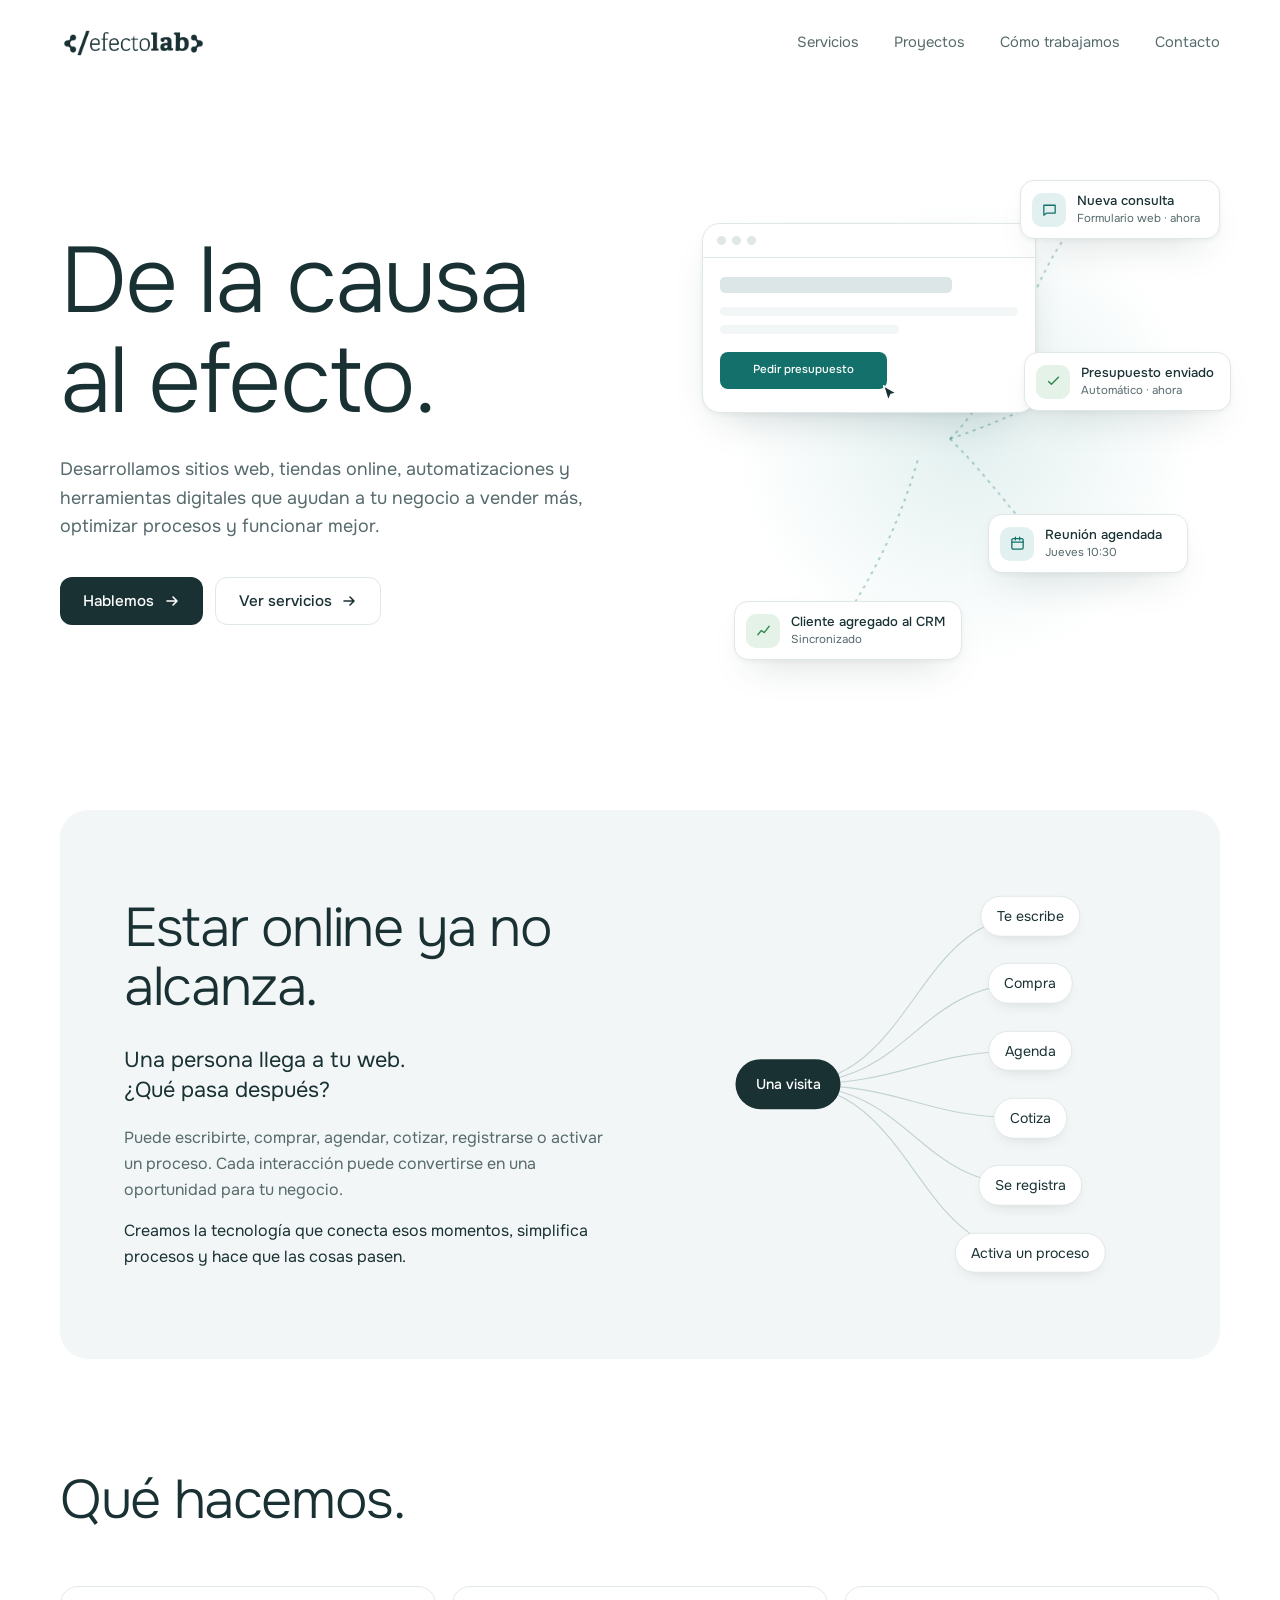
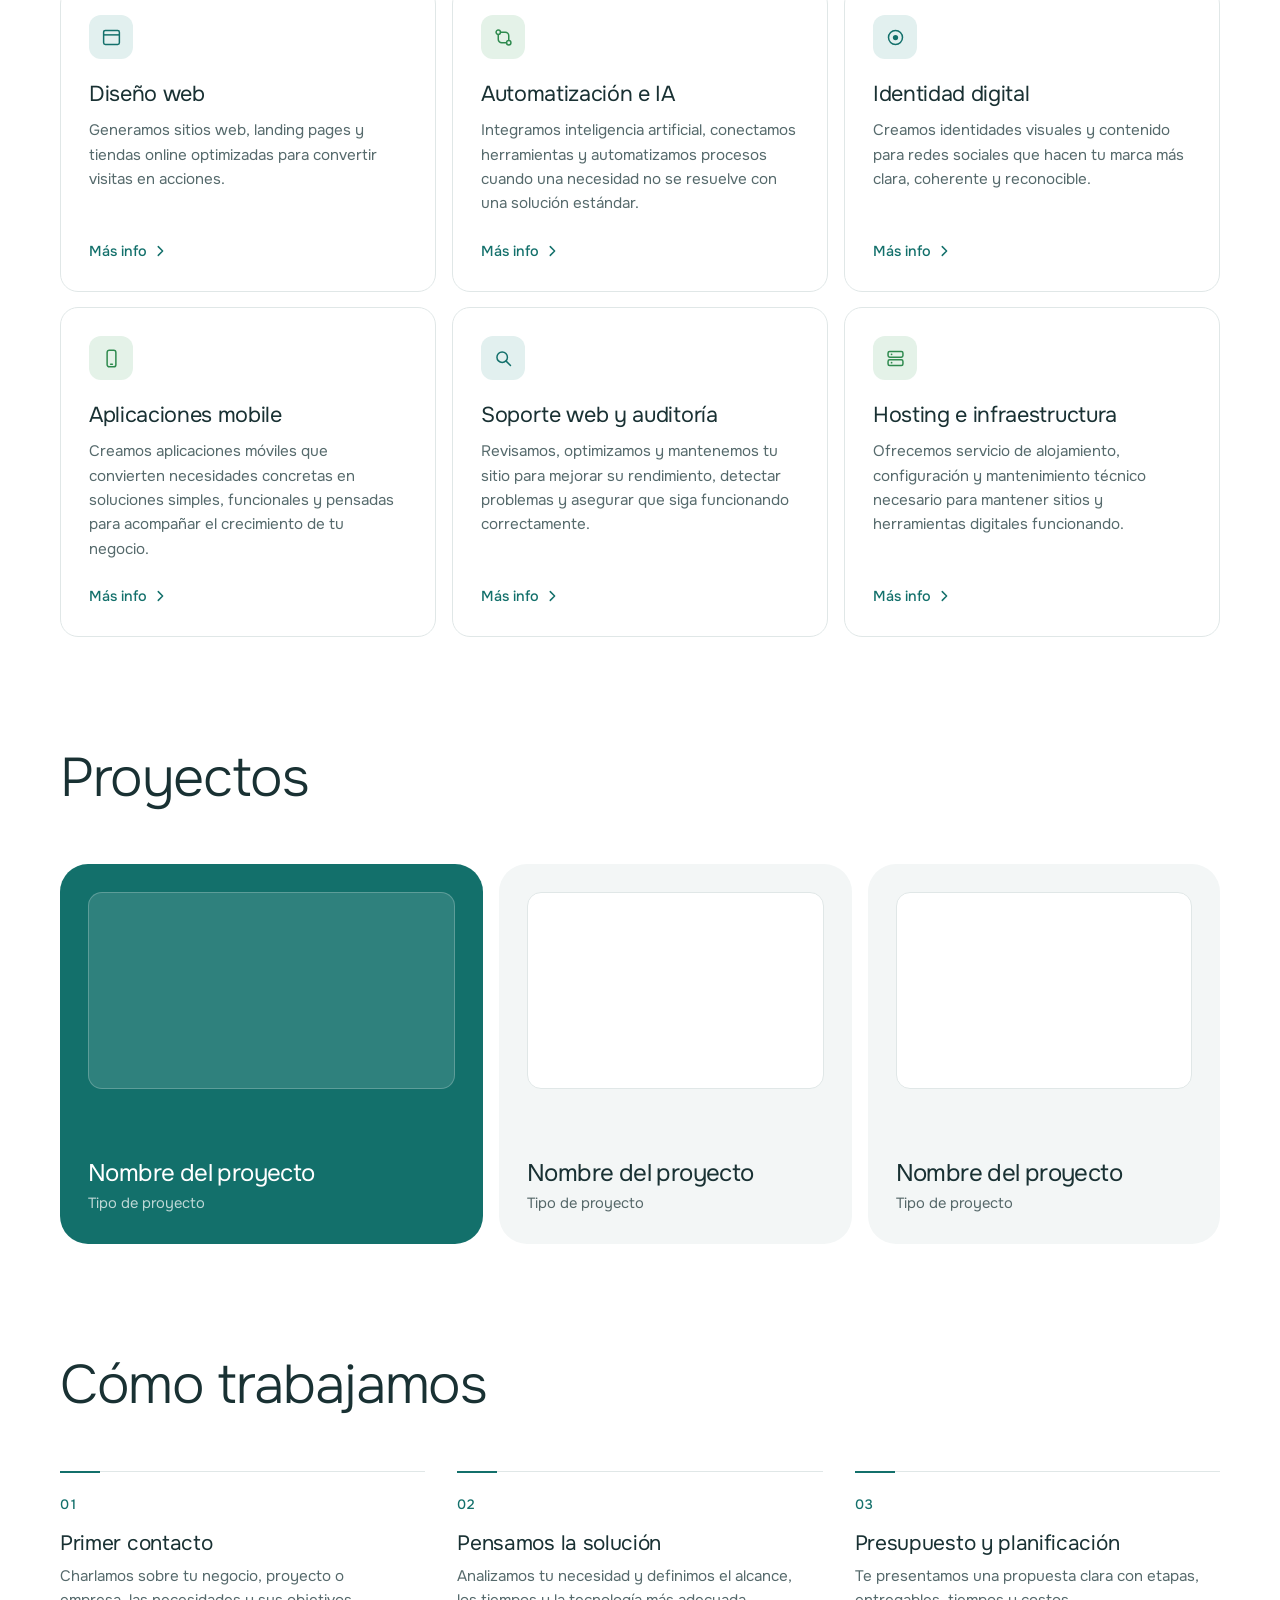
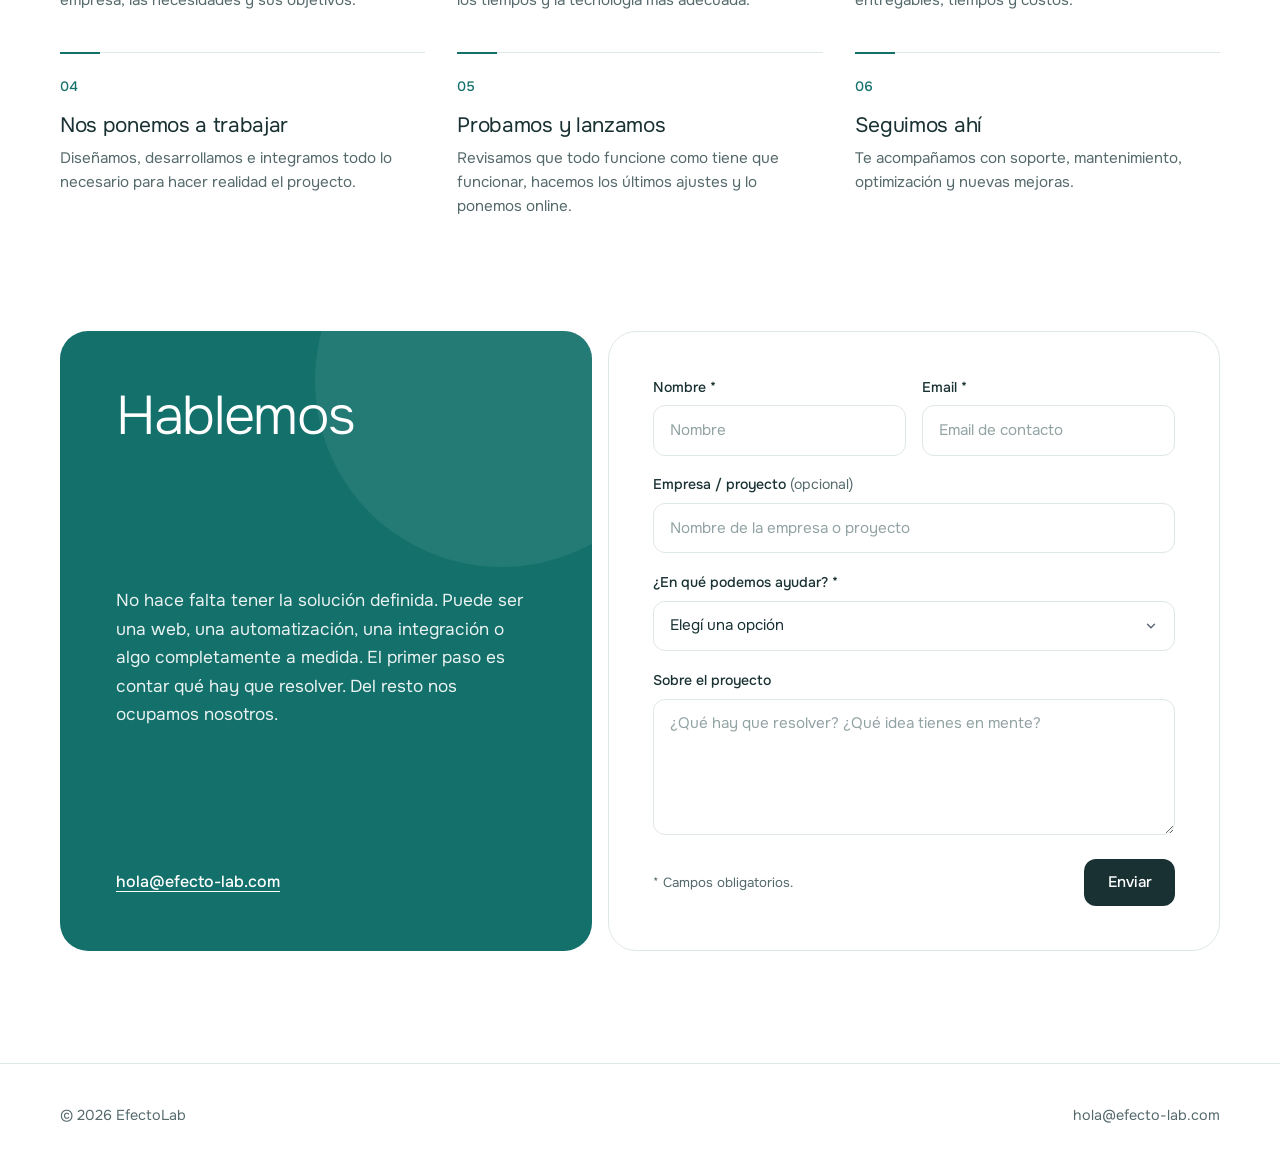
==== commit d2efa261: "Logo, favicon y animaciones en scroll" ====
--- a/index.html
+++ b/index.html
@@ -15,278 +15,14 @@
 <meta property="og:description" content="Sitios web, tiendas online, automatizaciones y herramientas digitales para tu negocio.">
 <meta name="theme-color" content="#FFFFFF">
 
-<link rel="icon" href="data:image/svg+xml,%3Csvg xmlns='http://www.w3.org/2000/svg' viewBox='0 0 32 32'%3E%3Crect width='32' height='32' rx='8' fill='%233456E6'/%3E%3Ccircle cx='11' cy='16' r='4' fill='%23fff'/%3E%3Cpath d='M18 8a10 10 0 0 1 0 16' fill='none' stroke='%23fff' stroke-width='2.6' stroke-linecap='round'/%3E%3C/svg%3E">
+<link rel="icon" type="image/png" href="images/favicon.png">
 
 <link rel="preconnect" href="https://fonts.googleapis.com">
 <link rel="preconnect" href="https://fonts.gstatic.com" crossorigin>
 <link rel="stylesheet" href="https://fonts.googleapis.com/css2?family=Onest:wght@300;400;500;600&display=swap">
 
-<style>
-:root{
-  --bg:#FFFFFF;
-  --panel:#F4F6F9;
-  --line:#E3E7EE;
-  --ink:#141A2B;
-  --muted:#5C6577;
-  --blue:#3456E6;
-  --blue-soft:#E8EDFD;
-  --green:#1E8C6E;
-  --green-soft:#E3F3EE;
-  --wrap:min(1160px, 100% - 2*clamp(1.25rem,4vw,2.5rem));
-  --radius-lg:28px;
-  --radius:18px;
-  --shadow:0 18px 40px -18px rgba(20,26,43,.22), 0 2px 6px rgba(20,26,43,.05);
-  --font:"Onest",system-ui,-apple-system,"Segoe UI",sans-serif;
-}
-
-*,*::before,*::after{box-sizing:border-box}
-html{-webkit-text-size-adjust:100%;scroll-behavior:smooth}
-body{
-  margin:0;
-  background:var(--bg);
-  color:var(--ink);
-  font:400 1rem/1.6 var(--font);
-  -webkit-font-smoothing:antialiased;
-}
-img,svg{display:block}
-a{color:inherit}
-h1,h2,h3{margin:0;font-weight:300;letter-spacing:-.025em;line-height:1.08}
-p{margin:0}
-
-.wrap{width:var(--wrap);margin-inline:auto}
-
-:focus-visible{outline:2px solid var(--blue);outline-offset:3px;border-radius:6px}
-
-/* ---------- header ---------- */
-.top{padding-block:1.75rem}
-.top .wrap{display:flex;align-items:center;justify-content:space-between;gap:1.5rem}
-.logo{display:flex;align-items:center;gap:.6rem;font-weight:600;font-size:1.2rem;letter-spacing:-.02em;text-decoration:none}
-.nav{display:flex;gap:clamp(1rem,3vw,2.25rem);font-size:.92rem}
-.nav a{color:var(--muted);text-decoration:none;transition:color .2s}
-.nav a:hover{color:var(--ink)}
-
-/* ---------- buttons ---------- */
-.btn{
-  display:inline-flex;align-items:center;gap:.6rem;
-  padding:.95rem 1.4rem;border-radius:12px;
-  font:500 .95rem/1 var(--font);text-decoration:none;cursor:pointer;
-  border:1px solid transparent;transition:background .2s,border-color .2s,transform .2s;
-}
-.btn svg{width:16px;height:16px;transition:transform .2s}
-.btn:hover svg{transform:translateX(3px)}
-.btn-primary{background:var(--ink);color:#fff}
-.btn-primary:hover{background:var(--blue)}
-.btn-ghost{border-color:var(--line);color:var(--ink);background:#fff}
-.btn-ghost:hover{border-color:var(--ink)}
-
-/* ---------- hero ---------- */
-.hero{padding-block:clamp(2rem,6vw,4.5rem) clamp(4rem,9vw,7rem)}
-.hero .wrap{display:grid;grid-template-columns:1fr 1.05fr;gap:clamp(2rem,5vw,4rem);align-items:center}
-.hero h1{font-size:clamp(3rem,7.4vw,5.8rem)}
-.hero .lede{margin-top:1.5rem;max-width:34rem;font-size:1.12rem;color:var(--muted)}
-.actions{display:flex;flex-wrap:wrap;gap:.75rem;margin-top:2.25rem}
-
-/* The chain: one visit, many effects. */
-.chain{position:relative;aspect-ratio:1/1;max-width:540px;width:100%;justify-self:end}
-.chain::before{ /* soft halo behind the collage */
-  content:"";position:absolute;inset:8% 4% 6% 10%;border-radius:50%;
-  background:radial-gradient(closest-side,var(--blue-soft),transparent);
-}
-.browser{
-  position:absolute;left:4%;top:12%;width:62%;
-  background:#fff;border:1px solid var(--line);border-radius:var(--radius);box-shadow:var(--shadow);
-  overflow:hidden;
-}
-.browser-bar{display:flex;gap:6px;padding:.75rem .9rem;border-bottom:1px solid var(--line)}
-.browser-bar i{width:9px;height:9px;border-radius:50%;background:var(--line)}
-.browser-body{padding:1.2rem 1.1rem 1.4rem}
-.browser-body .ph{height:9px;border-radius:5px;background:var(--panel);margin-bottom:.55rem}
-.browser-body .ph.title{height:16px;width:78%;background:#E1E6EF;margin-bottom:.9rem}
-.browser-body .ph.s{width:60%}
-.browser-body .cta{
-  position:relative;margin-top:1.1rem;width:56%;padding:.6rem 0;border-radius:8px;
-  background:var(--blue);color:#fff;font-size:.72rem;font-weight:500;text-align:center;
-}
-.cursor{position:absolute;right:-14px;bottom:-16px;width:22px;height:22px}
-.wire{position:absolute;inset:0;width:100%;height:100%;overflow:visible}
-.wire path{fill:none;stroke:var(--blue);stroke-width:1.4;stroke-dasharray:3 5;opacity:.45}
-
-.note{
-  position:absolute;display:flex;align-items:center;gap:.7rem;
-  padding:.7rem .95rem .7rem .7rem;min-width:12.5rem;
-  background:#fff;border:1px solid var(--line);border-radius:14px;box-shadow:var(--shadow);
-  font-size:.82rem;line-height:1.3;
-}
-.note b{display:block;font-weight:500}
-.note small{color:var(--muted);font-size:.72rem}
-.note .ic{flex:none;display:grid;place-items:center;width:34px;height:34px;border-radius:10px;background:var(--blue-soft);color:var(--blue)}
-.note .ic.g{background:var(--green-soft);color:var(--green)}
-.note .ic svg{width:17px;height:17px}
-.n1{right:0;top:4%}
-.n2{right:-2%;top:36%}
-.n3{right:6%;top:66%}
-.n4{left:10%;top:82%}
-
-/* The single orchestrated moment: click, then the effects arrive in order. */
-@media (prefers-reduced-motion:no-preference){
-  .cursor{animation:press .5s .5s ease both}
-  .note{animation:arrive .6s cubic-bezier(.2,.8,.2,1) both}
-  .n1{animation-delay:1s}
-  .n2{animation-delay:1.25s}
-  .n3{animation-delay:1.5s}
-  .n4{animation-delay:1.75s}
-  .wire path{stroke-dashoffset:0;animation:flow 1.2s .9s linear both}
-}
-@keyframes press{0%{transform:translate(18px,18px);opacity:0}70%{transform:none;opacity:1}85%{transform:scale(.85)}100%{transform:none}}
-@keyframes arrive{from{opacity:0;transform:translateY(12px) scale(.96)}to{opacity:1;transform:none}}
-@keyframes flow{from{opacity:0}to{opacity:.45}}
-
-/* ---------- sections ---------- */
-section{scroll-margin-top:1rem}
-.section{padding-block:clamp(4rem,9vw,7rem)}
-.h2{font-size:clamp(2.2rem,4.6vw,3.4rem)}
-.intro{display:flex;justify-content:space-between;align-items:end;gap:2rem;margin-bottom:clamp(2rem,5vw,3.5rem)}
-.intro p{max-width:28rem;color:var(--muted)}
-
-/* value proposition */
-.panel{
-  background:var(--panel);border-radius:var(--radius-lg);
-  padding:clamp(2rem,5vw,4rem);
-  display:grid;grid-template-columns:1fr 1fr;gap:clamp(2rem,5vw,4rem);align-items:center;
-}
-.panel .question{margin-top:1.75rem;font-size:1.35rem;font-weight:400;line-height:1.4}
-.panel .body{margin-top:1.25rem;max-width:30rem;color:var(--muted)}
-.panel .body + .body{margin-top:1rem;color:var(--ink)}
-
-.fan{position:relative;aspect-ratio:1.15/1}
-.fan svg{position:absolute;inset:0;width:100%;height:100%}
-.fan path{fill:none;stroke:#C9D2E6;stroke-width:1.2}
-.fan .hub,.fan .out{
-  position:absolute;transform:translate(-50%,-50%);white-space:nowrap;
-  border-radius:999px;font-size:.88rem;
-}
-.fan .hub{left:24%;top:50%;padding:.85rem 1.25rem;background:var(--ink);color:#fff;font-weight:500}
-.fan .out{padding:.5rem .95rem;background:#fff;border:1px solid var(--line);box-shadow:0 6px 16px -10px rgba(20,26,43,.25)}
-
-/* services */
-.services{list-style:none;margin:0;padding:0;display:grid;grid-template-columns:repeat(3,1fr);gap:1rem}
-.service{
-  display:flex;flex-direction:column;
-  padding:1.75rem;border:1px solid var(--line);border-radius:var(--radius);background:#fff;
-  transition:border-color .2s;
-}
-.service:hover{border-color:#C6CEDD}
-.service .ic{display:grid;place-items:center;width:44px;height:44px;border-radius:12px;background:var(--blue-soft);color:var(--blue);margin-bottom:1.5rem}
-.service:nth-child(even) .ic{background:var(--green-soft);color:var(--green)}
-.service .ic svg{width:21px;height:21px}
-.service h3{font-size:1.35rem;font-weight:400;letter-spacing:-.015em}
-.service p{margin-top:.75rem;color:var(--muted);font-size:.95rem;flex:1}
-.more{
-  display:inline-flex;align-items:center;gap:.35rem;margin-top:1.5rem;align-self:flex-start;
-  font-size:.9rem;font-weight:500;color:var(--blue);text-decoration:none;
-}
-.more svg{width:14px;height:14px;transition:transform .2s}
-.more:hover svg{transform:translateX(3px)}
-
-/* projects */
-.projects{display:grid;grid-template-columns:1.2fr 1fr 1fr;gap:1rem}
-.project{
-  position:relative;display:flex;flex-direction:column;justify-content:flex-end;
-  min-height:clamp(260px,32vw,380px);padding:1.75rem;border-radius:var(--radius-lg);
-  background:var(--panel);overflow:hidden;
-}
-.project::before{ /* placeholder visual until real screenshots exist */
-  content:"";position:absolute;left:1.75rem;right:1.75rem;top:1.75rem;height:52%;
-  border-radius:14px;background:#fff;border:1px solid var(--line);
-}
-.project:first-child{background:var(--blue);color:#fff}
-.project:first-child::before{background:rgba(255,255,255,.12);border-color:rgba(255,255,255,.22)}
-.project h3{position:relative;font-size:1.5rem;font-weight:400}
-.project p{position:relative;margin-top:.35rem;font-size:.92rem;opacity:.72}
-
-/* process */
-.steps{list-style:none;margin:0;padding:0;display:grid;grid-template-columns:repeat(3,1fr);gap:2.5rem 2rem;counter-reset:step}
-.step{counter-increment:step;padding-top:1.4rem;border-top:1px solid var(--line);position:relative}
-.step::before{
-  content:counter(step,decimal-leading-zero);
-  display:block;margin-bottom:1rem;font-size:.85rem;font-weight:500;color:var(--blue);
-  font-variant-numeric:tabular-nums;
-}
-.step::after{ /* progress tick on the rule */
-  content:"";position:absolute;top:-1px;left:0;width:2.5rem;height:2px;background:var(--blue);
-}
-.step h3{font-size:1.3rem;font-weight:400;letter-spacing:-.015em}
-.step p{margin-top:.6rem;color:var(--muted);font-size:.95rem;max-width:22rem}
-
-/* contact */
-.contact{display:grid;grid-template-columns:1fr 1.15fr;gap:1rem;align-items:stretch}
-.contact-copy{
-  position:relative;overflow:hidden;
-  background:var(--blue);color:#fff;border-radius:var(--radius-lg);
-  padding:clamp(2rem,5vw,3.5rem);display:flex;flex-direction:column;justify-content:space-between;gap:2.5rem;
-}
-.contact-copy::after{
-  content:"";position:absolute;right:-18%;top:-22%;width:70%;aspect-ratio:1;border-radius:50%;
-  background:rgba(255,255,255,.07);
-}
-.contact-copy p{position:relative;font-size:1.08rem;line-height:1.65;opacity:.9;max-width:28rem}
-.contact-copy a{position:relative;font-weight:500;text-underline-offset:4px}
-
-.form{
-  border:1px solid var(--line);border-radius:var(--radius-lg);
-  padding:clamp(1.5rem,4vw,2.75rem);
-  display:grid;grid-template-columns:1fr 1fr;gap:1.1rem 1rem;
-}
-.field{display:flex;flex-direction:column;gap:.45rem}
-.field.full{grid-column:1/-1}
-.field label{font-size:.88rem;font-weight:500}
-.field label span{color:var(--muted);font-weight:400}
-.field input,.field select,.field textarea{
-  width:100%;padding:.85rem 1rem;border:1px solid var(--line);border-radius:12px;
-  background:#fff;color:var(--ink);font:400 .95rem/1.4 var(--font);
-  transition:border-color .2s,box-shadow .2s;
-}
-.field textarea{min-height:8.5rem;resize:vertical}
-.field select{
-  appearance:none;
-  background:#fff url("data:image/svg+xml,%3Csvg xmlns='http://www.w3.org/2000/svg' viewBox='0 0 16 16'%3E%3Cpath d='M4 6l4 4 4-4' fill='none' stroke='%235C6577' stroke-width='1.6' stroke-linecap='round'/%3E%3C/svg%3E") right 1rem center/14px no-repeat;
-  padding-right:2.5rem;
-}
-.field input::placeholder,.field textarea::placeholder{color:#9AA2B1}
-.field input:focus,.field select:focus,.field textarea:focus{outline:none;border-color:var(--blue);box-shadow:0 0 0 3px var(--blue-soft)}
-.form-foot{grid-column:1/-1;display:flex;align-items:center;justify-content:space-between;gap:1rem;flex-wrap:wrap;margin-top:.4rem}
-.form-foot small{color:var(--muted)}
-
-/* footer */
-.foot{padding-block:2.5rem;border-top:1px solid var(--line);margin-top:clamp(4rem,9vw,7rem)}
-.foot .wrap{display:flex;justify-content:space-between;align-items:center;gap:1rem;flex-wrap:wrap;font-size:.9rem;color:var(--muted)}
-.foot a{text-decoration:none}
-.foot a:hover{color:var(--ink)}
-
-/* ---------- responsive ---------- */
-@media (max-width:960px){
-  .hero .wrap,.panel,.contact{grid-template-columns:1fr}
-  .chain{justify-self:center}
-  .services,.steps{grid-template-columns:repeat(2,1fr)}
-  .projects{grid-template-columns:1fr 1fr}
-  .projects .project:first-child{grid-column:1/-1}
-  .intro{flex-direction:column;align-items:start}
-}
-@media (max-width:640px){
-  .nav{display:none}
-  .services,.steps,.projects,.form{grid-template-columns:1fr}
-  .note{min-width:0;font-size:.75rem}
-  .note .ic{width:28px;height:28px}
-  .n2{right:0}
-  .fan{aspect-ratio:.9/1}
-  .fan .hub{left:22%}
-  .fan .out{font-size:.78rem}
-}
-@media (prefers-reduced-motion:reduce){
-  html{scroll-behavior:auto}
-  *{transition:none!important}
-}
-</style>
+<link rel="stylesheet" href="styles.css">
+<script src="reveal.js" defer></script>
 </head>
 
 <body>
@@ -294,12 +30,7 @@
 <header class="top">
   <div class="wrap">
     <a class="logo" href="#" aria-label="EfectoLab, inicio">
-      <svg width="32" height="32" viewBox="0 0 32 32" aria-hidden="true">
-        <rect width="32" height="32" rx="8" fill="#3456E6"/>
-        <circle cx="11" cy="16" r="4" fill="#fff"/>
-        <path d="M18 8a10 10 0 0 1 0 16" fill="none" stroke="#fff" stroke-width="2.6" stroke-linecap="round"/>
-      </svg>
-      EfectoLab
+      <img src="images/logo.png" alt="" width="770" height="148">
     </a>
     <nav class="nav" aria-label="Principal">
       <a href="#servicios">Servicios</a>
@@ -344,7 +75,7 @@
             <div class="ph"></div>
             <div class="ph s"></div>
             <div class="cta">Pedir presupuesto
-              <svg class="cursor" viewBox="0 0 24 24"><path d="M5 3l14 8-6 1.5L10 19z" fill="#141A2B" stroke="#fff" stroke-width="1.5" stroke-linejoin="round"/></svg>
+              <svg class="cursor" viewBox="0 0 24 24"><path d="M5 3l14 8-6 1.5L10 19z" fill="#193133" stroke="#fff" stroke-width="1.5" stroke-linejoin="round"/></svg>
             </div>
           </div>
         </div>
@@ -371,7 +102,7 @@
 
   <!-- Value proposition -->
   <section class="wrap" aria-labelledby="vp-title">
-    <div class="panel">
+    <div class="panel" data-reveal>
       <div>
         <h2 class="h2" id="vp-title">Estar online ya no alcanza.</h2>
         <p class="question">Una persona llega a tu web.<br>¿Qué pasa después?</p>
@@ -402,45 +133,45 @@
   <!-- Services -->
   <section class="section" id="servicios" aria-labelledby="sv-title">
     <div class="wrap">
-      <div class="intro">
+      <div class="intro" data-reveal>
         <h2 class="h2" id="sv-title">Qué hacemos.</h2>
       </div>
       <ul class="services">
-        <li class="service">
+        <li class="service" data-reveal>
           <span class="ic" aria-hidden="true"><svg viewBox="0 0 24 24"><rect x="3" y="4" width="18" height="16" rx="2" fill="none" stroke="currentColor" stroke-width="1.7"/><path d="M3 9h18" stroke="currentColor" stroke-width="1.7"/></svg></span>
           <h3>Diseño web</h3>
           <p>Generamos sitios web, landing pages y tiendas online optimizadas para convertir visitas en acciones.</p>
-          <a class="more" href="#contacto" aria-label="Más info sobre diseño web">Más info <svg viewBox="0 0 16 16" aria-hidden="true"><path d="M6 3l5 5-5 5" fill="none" stroke="currentColor" stroke-width="1.7" stroke-linecap="round" stroke-linejoin="round"/></svg></a>
-        </li>
-        <li class="service">
+          <a class="more" href="diseno-web.html" aria-label="Más info sobre diseño web">Más info <svg viewBox="0 0 16 16" aria-hidden="true"><path d="M6 3l5 5-5 5" fill="none" stroke="currentColor" stroke-width="1.7" stroke-linecap="round" stroke-linejoin="round"/></svg></a>
+        </li>
+        <li class="service" data-reveal>
           <span class="ic" aria-hidden="true"><svg viewBox="0 0 24 24"><circle cx="6" cy="6" r="2.5" fill="none" stroke="currentColor" stroke-width="1.7"/><circle cx="18" cy="18" r="2.5" fill="none" stroke="currentColor" stroke-width="1.7"/><path d="M8.5 6H14a4 4 0 0 1 4 4v5.5M15.5 18H10a4 4 0 0 1-4-4V8.5" fill="none" stroke="currentColor" stroke-width="1.7"/></svg></span>
           <h3>Automatización e IA</h3>
           <p>Integramos inteligencia artificial, conectamos herramientas y automatizamos procesos cuando una necesidad no se resuelve con una solución estándar.</p>
-          <a class="more" href="#contacto" aria-label="Más info sobre automatización e IA">Más info <svg viewBox="0 0 16 16" aria-hidden="true"><path d="M6 3l5 5-5 5" fill="none" stroke="currentColor" stroke-width="1.7" stroke-linecap="round" stroke-linejoin="round"/></svg></a>
-        </li>
-        <li class="service">
+          <a class="more" href="automatizacion-ia.html" aria-label="Más info sobre automatización e IA">Más info <svg viewBox="0 0 16 16" aria-hidden="true"><path d="M6 3l5 5-5 5" fill="none" stroke="currentColor" stroke-width="1.7" stroke-linecap="round" stroke-linejoin="round"/></svg></a>
+        </li>
+        <li class="service" data-reveal>
           <span class="ic" aria-hidden="true"><svg viewBox="0 0 24 24"><circle cx="12" cy="12" r="8" fill="none" stroke="currentColor" stroke-width="1.7"/><circle cx="12" cy="12" r="3" fill="currentColor"/></svg></span>
           <h3>Identidad digital</h3>
           <p>Creamos identidades visuales y contenido para redes sociales que hacen tu marca más clara, coherente y reconocible.</p>
-          <a class="more" href="#contacto" aria-label="Más info sobre identidad digital">Más info <svg viewBox="0 0 16 16" aria-hidden="true"><path d="M6 3l5 5-5 5" fill="none" stroke="currentColor" stroke-width="1.7" stroke-linecap="round" stroke-linejoin="round"/></svg></a>
-        </li>
-        <li class="service">
+          <a class="more" href="identidad-digital.html" aria-label="Más info sobre identidad digital">Más info <svg viewBox="0 0 16 16" aria-hidden="true"><path d="M6 3l5 5-5 5" fill="none" stroke="currentColor" stroke-width="1.7" stroke-linecap="round" stroke-linejoin="round"/></svg></a>
+        </li>
+        <li class="service" data-reveal>
           <span class="ic" aria-hidden="true"><svg viewBox="0 0 24 24"><rect x="7" y="2.5" width="10" height="19" rx="2.5" fill="none" stroke="currentColor" stroke-width="1.7"/><path d="M11 18.5h2" stroke="currentColor" stroke-width="1.7" stroke-linecap="round"/></svg></span>
           <h3>Aplicaciones mobile</h3>
           <p>Creamos aplicaciones móviles que convierten necesidades concretas en soluciones simples, funcionales y pensadas para acompañar el crecimiento de tu negocio.</p>
-          <a class="more" href="#contacto" aria-label="Más info sobre aplicaciones mobile">Más info <svg viewBox="0 0 16 16" aria-hidden="true"><path d="M6 3l5 5-5 5" fill="none" stroke="currentColor" stroke-width="1.7" stroke-linecap="round" stroke-linejoin="round"/></svg></a>
-        </li>
-        <li class="service">
+          <a class="more" href="aplicaciones-mobile.html" aria-label="Más info sobre aplicaciones mobile">Más info <svg viewBox="0 0 16 16" aria-hidden="true"><path d="M6 3l5 5-5 5" fill="none" stroke="currentColor" stroke-width="1.7" stroke-linecap="round" stroke-linejoin="round"/></svg></a>
+        </li>
+        <li class="service" data-reveal>
           <span class="ic" aria-hidden="true"><svg viewBox="0 0 24 24"><circle cx="10.5" cy="10.5" r="6" fill="none" stroke="currentColor" stroke-width="1.7"/><path d="M15 15l5 5" stroke="currentColor" stroke-width="1.7" stroke-linecap="round"/></svg></span>
           <h3>Soporte web y auditoría</h3>
           <p>Revisamos, optimizamos y mantenemos tu sitio para mejorar su rendimiento, detectar problemas y asegurar que siga funcionando correctamente.</p>
-          <a class="more" href="#contacto" aria-label="Más info sobre soporte web y auditoría">Más info <svg viewBox="0 0 16 16" aria-hidden="true"><path d="M6 3l5 5-5 5" fill="none" stroke="currentColor" stroke-width="1.7" stroke-linecap="round" stroke-linejoin="round"/></svg></a>
-        </li>
-        <li class="service">
+          <a class="more" href="soporte-web-y-auditoria.html" aria-label="Más info sobre soporte web y auditoría">Más info <svg viewBox="0 0 16 16" aria-hidden="true"><path d="M6 3l5 5-5 5" fill="none" stroke="currentColor" stroke-width="1.7" stroke-linecap="round" stroke-linejoin="round"/></svg></a>
+        </li>
+        <li class="service" data-reveal>
           <span class="ic" aria-hidden="true"><svg viewBox="0 0 24 24"><rect x="3.5" y="4" width="17" height="6.5" rx="1.8" fill="none" stroke="currentColor" stroke-width="1.7"/><rect x="3.5" y="13.5" width="17" height="6.5" rx="1.8" fill="none" stroke="currentColor" stroke-width="1.7"/><circle cx="7.5" cy="7.25" r="1" fill="currentColor"/><circle cx="7.5" cy="16.75" r="1" fill="currentColor"/></svg></span>
           <h3>Hosting e infraestructura</h3>
           <p>Ofrecemos servicio de alojamiento, configuración y mantenimiento técnico necesario para mantener sitios y herramientas digitales funcionando.</p>
-          <a class="more" href="#contacto" aria-label="Más info sobre hosting e infraestructura">Más info <svg viewBox="0 0 16 16" aria-hidden="true"><path d="M6 3l5 5-5 5" fill="none" stroke="currentColor" stroke-width="1.7" stroke-linecap="round" stroke-linejoin="round"/></svg></a>
+          <a class="more" href="hosting-infraestructura.html" aria-label="Más info sobre hosting e infraestructura">Más info <svg viewBox="0 0 16 16" aria-hidden="true"><path d="M6 3l5 5-5 5" fill="none" stroke="currentColor" stroke-width="1.7" stroke-linecap="round" stroke-linejoin="round"/></svg></a>
         </li>
       </ul>
     </div>
@@ -449,7 +180,7 @@
   <!-- Projects: placeholders until real cases are ready -->
   <section class="section" id="proyectos" aria-labelledby="pj-title" style="padding-top:0">
     <div class="wrap">
-      <div class="intro">
+      <div class="intro" data-reveal>
         <h2 class="h2" id="pj-title">Proyectos</h2>
       </div>
       <div class="projects">
@@ -472,7 +203,7 @@
   <!-- Process -->
   <section class="section" id="proceso" aria-labelledby="pr-title" style="padding-top:0">
     <div class="wrap">
-      <div class="intro">
+      <div class="intro" data-reveal>
         <h2 class="h2" id="pr-title">Cómo trabajamos</h2>
       </div>
       <ol class="steps">
--- a/styles.css
+++ b/styles.css
@@ -0,0 +1,473 @@
+:root{
+  --bg:#FFFFFF;
+  --panel:#F3F6F6;
+  --line:#E0E7E7;
+  --ink:#193133;
+  --muted:#566A6C;
+  --accent:#13706B;
+  --accent-soft:#E2F0EF;
+  --green:#2E8A4E;
+  --green-soft:#E4F2E8;
+  --wrap:min(1160px, 100% - 2*clamp(1.25rem,4vw,2.5rem));
+  --radius-lg:28px;
+  --radius:18px;
+  --shadow:0 18px 40px -18px rgba(25,49,51,.22), 0 2px 6px rgba(25,49,51,.05);
+  --font:"Onest",system-ui,-apple-system,"Segoe UI",sans-serif;
+}
+
+*,*::before,*::after{box-sizing:border-box}
+html{-webkit-text-size-adjust:100%;scroll-behavior:smooth}
+body{
+  margin:0;
+  background:var(--bg);
+  color:var(--ink);
+  font:400 1rem/1.6 var(--font);
+  -webkit-font-smoothing:antialiased;
+}
+img,svg{display:block}
+a{color:inherit}
+h1,h2,h3{margin:0;font-weight:300;letter-spacing:-.025em;line-height:1.08}
+p{margin:0}
+
+.wrap{width:var(--wrap);margin-inline:auto}
+
+:focus-visible{outline:2px solid var(--accent);outline-offset:3px;border-radius:6px}
+
+/* ---------- header ---------- */
+.top{padding-block:1.75rem}
+.top .wrap{display:flex;align-items:center;justify-content:space-between;gap:1.5rem}
+.logo{display:block;flex-shrink:0}
+.logo img{height:30px;width:auto}
+.nav{display:flex;gap:clamp(1rem,3vw,2.25rem);font-size:.92rem}
+.nav a{color:var(--muted);text-decoration:none;transition:color .2s}
+.nav a:hover{color:var(--ink)}
+
+/* ---------- buttons ---------- */
+.btn{
+  display:inline-flex;align-items:center;gap:.6rem;
+  padding:.95rem 1.4rem;border-radius:12px;
+  font:500 .95rem/1 var(--font);text-decoration:none;cursor:pointer;
+  border:1px solid transparent;transition:background .2s,border-color .2s,transform .2s;
+}
+.btn svg{width:16px;height:16px;transition:transform .2s}
+.btn:hover svg{transform:translateX(3px)}
+.btn-primary{background:var(--ink);color:#fff}
+.btn-primary:hover{background:var(--accent)}
+.btn-ghost{border-color:var(--line);color:var(--ink);background:#fff}
+.btn-ghost:hover{border-color:var(--ink)}
+
+/* ---------- hero ---------- */
+.hero{padding-block:clamp(2rem,6vw,4.5rem) clamp(4rem,9vw,7rem)}
+.hero .wrap{display:grid;grid-template-columns:1fr 1.05fr;gap:clamp(2rem,5vw,4rem);align-items:center}
+.hero h1{font-size:clamp(3rem,7.4vw,5.8rem)}
+.hero .lede{margin-top:1.5rem;max-width:34rem;font-size:1.12rem;color:var(--muted)}
+.actions{display:flex;flex-wrap:wrap;gap:.75rem;margin-top:2.25rem}
+
+/* The chain: one visit, many effects. */
+.chain{position:relative;aspect-ratio:1/1;max-width:540px;width:100%;justify-self:end}
+.chain::before{ /* soft halo behind the collage */
+  content:"";position:absolute;inset:8% 4% 6% 10%;border-radius:50%;
+  background:radial-gradient(closest-side,var(--accent-soft),transparent);
+}
+.browser{
+  position:absolute;left:4%;top:12%;width:62%;
+  background:#fff;border:1px solid var(--line);border-radius:var(--radius);box-shadow:var(--shadow);
+  overflow:hidden;
+}
+.browser-bar{display:flex;gap:6px;padding:.75rem .9rem;border-bottom:1px solid var(--line)}
+.browser-bar i{width:9px;height:9px;border-radius:50%;background:var(--line)}
+.browser-body{padding:1.2rem 1.1rem 1.4rem}
+.ph{height:9px;border-radius:5px;background:var(--panel);margin-bottom:.55rem}
+.ph.title{height:16px;width:78%;background:#DDE6E6;margin-bottom:.9rem}
+.ph.s{width:60%}
+.browser-body .cta,.phone .cta{
+  position:relative;margin-top:1.1rem;width:56%;padding:.6rem 0;border-radius:8px;
+  background:var(--accent);color:#fff;font-size:.72rem;font-weight:500;text-align:center;
+}
+.cursor{position:absolute;right:-14px;bottom:-16px;width:22px;height:22px}
+.wire{position:absolute;inset:0;width:100%;height:100%;overflow:visible}
+.wire path{fill:none;stroke:var(--accent);stroke-width:1.4;stroke-dasharray:3 5;opacity:.45}
+
+.note{
+  position:absolute;display:flex;align-items:center;gap:.7rem;
+  padding:.7rem .95rem .7rem .7rem;min-width:12.5rem;
+  background:#fff;border:1px solid var(--line);border-radius:14px;box-shadow:var(--shadow);
+  font-size:.82rem;line-height:1.3;
+}
+.note b{display:block;font-weight:500}
+.note small{color:var(--muted);font-size:.72rem}
+.note .ic{flex:none;display:grid;place-items:center;width:34px;height:34px;border-radius:10px;background:var(--accent-soft);color:var(--accent)}
+.note .ic.g{background:var(--green-soft);color:var(--green)}
+.note .ic svg{width:17px;height:17px}
+.n1{right:0;top:4%}
+.n2{right:-2%;top:36%}
+.n3{right:6%;top:66%}
+.n4{left:10%;top:82%}
+
+/* The single orchestrated moment: click, then the effects arrive in order. */
+@media (prefers-reduced-motion:no-preference){
+  .cursor{animation:press .5s .5s ease both}
+  .note{animation:arrive .6s cubic-bezier(.2,.8,.2,1) both}
+  .n1{animation-delay:1s}
+  .n2{animation-delay:1.25s}
+  .n3{animation-delay:1.5s}
+  .n4{animation-delay:1.75s}
+  .wire path{stroke-dashoffset:0;animation:flow 1.2s .9s linear both}
+}
+@keyframes press{0%{transform:translate(18px,18px);opacity:0}70%{transform:none;opacity:1}85%{transform:scale(.85)}100%{transform:none}}
+@keyframes arrive{from{opacity:0;transform:translateY(12px) scale(.96)}to{opacity:1;transform:none}}
+@keyframes flow{from{opacity:0}to{opacity:.45}}
+
+/* ---------- sections ---------- */
+section{scroll-margin-top:1rem}
+.section{padding-block:clamp(4rem,9vw,7rem)}
+.h2{font-size:clamp(2.2rem,4.6vw,3.4rem)}
+.intro{display:flex;justify-content:space-between;align-items:end;gap:2rem;margin-bottom:clamp(2rem,5vw,3.5rem)}
+.intro p{max-width:28rem;color:var(--muted)}
+
+/* value proposition */
+.panel{
+  background:var(--panel);border-radius:var(--radius-lg);
+  padding:clamp(2rem,5vw,4rem);
+  display:grid;grid-template-columns:1fr 1fr;gap:clamp(2rem,5vw,4rem);align-items:center;
+}
+.panel .question{margin-top:1.75rem;font-size:1.35rem;font-weight:400;line-height:1.4}
+.panel .body{margin-top:1.25rem;max-width:30rem;color:var(--muted)}
+.panel .body + .body{margin-top:1rem;color:var(--ink)}
+
+.fan{position:relative;aspect-ratio:1.15/1}
+.fan svg{position:absolute;inset:0;width:100%;height:100%}
+.fan path{fill:none;stroke:#C3D3D3;stroke-width:1.2}
+.fan .hub,.fan .out{
+  position:absolute;transform:translate(-50%,-50%);white-space:nowrap;
+  border-radius:999px;font-size:.88rem;
+}
+.fan .hub{left:24%;top:50%;padding:.85rem 1.25rem;background:var(--ink);color:#fff;font-weight:500}
+.fan .out{padding:.5rem .95rem;background:#fff;border:1px solid var(--line);box-shadow:0 6px 16px -10px rgba(25,49,51,.25)}
+
+/* services */
+.services{list-style:none;margin:0;padding:0;display:grid;grid-template-columns:repeat(3,1fr);gap:1rem}
+.service{
+  display:flex;flex-direction:column;
+  padding:1.75rem;border:1px solid var(--line);border-radius:var(--radius);background:#fff;
+  transition:border-color .2s;
+}
+.service:hover{border-color:#BFCFCF}
+.service .ic{display:grid;place-items:center;width:44px;height:44px;border-radius:12px;background:var(--accent-soft);color:var(--accent);margin-bottom:1.5rem}
+.service:nth-child(even) .ic{background:var(--green-soft);color:var(--green)}
+.service .ic svg{width:21px;height:21px}
+.service h3{font-size:1.35rem;font-weight:400;letter-spacing:-.015em}
+.service p{margin-top:.75rem;color:var(--muted);font-size:.95rem;flex:1}
+.more{
+  display:inline-flex;align-items:center;gap:.35rem;margin-top:1.5rem;align-self:flex-start;
+  font-size:.9rem;font-weight:500;color:var(--accent);text-decoration:none;
+}
+.more svg{width:14px;height:14px;transition:transform .2s}
+.more:hover svg{transform:translateX(3px)}
+
+/* projects */
+.projects{display:grid;grid-template-columns:1.2fr 1fr 1fr;gap:1rem}
+.project{
+  position:relative;display:flex;flex-direction:column;justify-content:flex-end;
+  min-height:clamp(260px,32vw,380px);padding:1.75rem;border-radius:var(--radius-lg);
+  background:var(--panel);overflow:hidden;
+}
+.project::before{ /* placeholder visual until real screenshots exist */
+  content:"";position:absolute;left:1.75rem;right:1.75rem;top:1.75rem;height:52%;
+  border-radius:14px;background:#fff;border:1px solid var(--line);
+}
+.project:first-child{background:var(--accent);color:#fff}
+.project:first-child::before{background:rgba(255,255,255,.12);border-color:rgba(255,255,255,.22)}
+.project h3{position:relative;font-size:1.5rem;font-weight:400}
+.project p{position:relative;margin-top:.35rem;font-size:.92rem;opacity:.72}
+
+/* process */
+.steps{list-style:none;margin:0;padding:0;display:grid;grid-template-columns:repeat(3,1fr);gap:2.5rem 2rem;counter-reset:step}
+.step{counter-increment:step;padding-top:1.4rem;border-top:1px solid var(--line);position:relative}
+.step::before{
+  content:counter(step,decimal-leading-zero);
+  display:block;margin-bottom:1rem;font-size:.85rem;font-weight:500;color:var(--accent);
+  font-variant-numeric:tabular-nums;
+}
+.step::after{ /* progress tick on the rule */
+  content:"";position:absolute;top:-1px;left:0;width:2.5rem;height:2px;background:var(--accent);
+}
+.step h3{font-size:1.3rem;font-weight:400;letter-spacing:-.015em}
+.step p{margin-top:.6rem;color:var(--muted);font-size:.95rem;max-width:22rem}
+
+/* contact */
+.contact{display:grid;grid-template-columns:1fr 1.15fr;gap:1rem;align-items:stretch}
+.contact-copy{
+  position:relative;overflow:hidden;
+  background:var(--accent);color:#fff;border-radius:var(--radius-lg);
+  padding:clamp(2rem,5vw,3.5rem);display:flex;flex-direction:column;justify-content:space-between;gap:2.5rem;
+}
+.contact-copy::after{
+  content:"";position:absolute;right:-18%;top:-22%;width:70%;aspect-ratio:1;border-radius:50%;
+  background:rgba(255,255,255,.07);
+}
+.contact-copy p{position:relative;font-size:1.08rem;line-height:1.65;opacity:.9;max-width:28rem}
+.contact-copy a{position:relative;font-weight:500;text-underline-offset:4px}
+
+.form{
+  border:1px solid var(--line);border-radius:var(--radius-lg);
+  padding:clamp(1.5rem,4vw,2.75rem);
+  display:grid;grid-template-columns:1fr 1fr;gap:1.1rem 1rem;
+}
+.field{display:flex;flex-direction:column;gap:.45rem}
+.field.full{grid-column:1/-1}
+.field label{font-size:.88rem;font-weight:500}
+.field label span{color:var(--muted);font-weight:400}
+.field input,.field select,.field textarea{
+  width:100%;padding:.85rem 1rem;border:1px solid var(--line);border-radius:12px;
+  background:#fff;color:var(--ink);font:400 .95rem/1.4 var(--font);
+  transition:border-color .2s,box-shadow .2s;
+}
+.field textarea{min-height:8.5rem;resize:vertical}
+.field select{
+  appearance:none;
+  background:#fff url("data:image/svg+xml,%3Csvg xmlns='http://www.w3.org/2000/svg' viewBox='0 0 16 16'%3E%3Cpath d='M4 6l4 4 4-4' fill='none' stroke='%235C6577' stroke-width='1.6' stroke-linecap='round'/%3E%3C/svg%3E") right 1rem center/14px no-repeat;
+  padding-right:2.5rem;
+}
+.field input::placeholder,.field textarea::placeholder{color:#93A3A4}
+.field input:focus,.field select:focus,.field textarea:focus{outline:none;border-color:var(--accent);box-shadow:0 0 0 3px var(--accent-soft)}
+.form-foot{grid-column:1/-1;display:flex;align-items:center;justify-content:space-between;gap:1rem;flex-wrap:wrap;margin-top:.4rem}
+.form-foot small{color:var(--muted)}
+
+/* footer */
+.foot{padding-block:2.5rem;border-top:1px solid var(--line);margin-top:clamp(4rem,9vw,7rem)}
+.foot .wrap{display:flex;justify-content:space-between;align-items:center;gap:1rem;flex-wrap:wrap;font-size:.9rem;color:var(--muted)}
+.foot a{text-decoration:none}
+.foot a:hover{color:var(--ink)}
+
+/* ---------- responsive ---------- */
+@media (max-width:960px){
+  .hero .wrap,.panel,.contact{grid-template-columns:1fr}
+  .chain{justify-self:center}
+  .services,.steps{grid-template-columns:repeat(2,1fr)}
+  .projects{grid-template-columns:1fr 1fr}
+  .projects .project:first-child{grid-column:1/-1}
+  .intro{flex-direction:column;align-items:start}
+}
+@media (max-width:640px){
+  .nav{display:none}
+  .services,.steps,.projects,.form{grid-template-columns:1fr}
+  .note{min-width:0;font-size:.75rem}
+  .note .ic{width:28px;height:28px}
+  .n2{right:0}
+  .fan{aspect-ratio:.9/1}
+  .fan .hub{left:22%}
+  .fan .out{font-size:.78rem}
+}
+@media (prefers-reduced-motion:reduce){
+  html{scroll-behavior:auto}
+  *{transition:none!important}
+}
+
+/* ================= scroll reveal ================= */
+/* .js is set by reveal.js, so content stays visible without JS */
+@media (prefers-reduced-motion:no-preference){
+  .js [data-reveal]{opacity:0}
+  .js [data-reveal].in{animation:reveal .9s cubic-bezier(.2,.8,.2,1) calc(var(--i,0) * 90ms) both}
+}
+@keyframes reveal{
+  from{opacity:0;transform:translateY(32px) scale(.98);filter:blur(6px)}
+  to{opacity:1;transform:none;filter:none}
+}
+
+/* ================= service pages ================= */
+.back{display:inline-flex;align-items:center;gap:.35rem;margin-bottom:1.5rem;font-size:.9rem;color:var(--muted);text-decoration:none}
+.back svg{width:14px;height:14px}
+.back:hover{color:var(--ink)}
+
+/* hero visual: the same site on desktop and phone */
+.devices{position:relative;aspect-ratio:1.25/1;width:100%;max-width:560px;justify-self:end}
+.devices::before{content:"";position:absolute;inset:4% 0 0 8%;border-radius:50%;background:radial-gradient(closest-side,var(--accent-soft),transparent)}
+.devices .browser{left:0;top:6%;width:86%}
+.mini-hero{display:grid;grid-template-columns:1.1fr 1fr;gap:1rem;align-items:center}
+.mini-img{aspect-ratio:4/3;border-radius:10px;background:linear-gradient(135deg,var(--accent-soft),#CBE3E1)}
+.mini-cols{display:grid;grid-template-columns:repeat(3,1fr);gap:.6rem;margin-top:1.1rem}
+.mini-cols i{height:46px;border-radius:8px;background:var(--panel)}
+.devices .cta{width:80%}
+.phone{
+  position:absolute;right:0;bottom:0;width:30%;
+  padding:.55rem;background:var(--ink);border-radius:26px;box-shadow:var(--shadow);
+}
+.phone-screen{background:#fff;border-radius:20px;padding:1.4rem .75rem .9rem}
+.phone .mini-img{margin-bottom:.8rem}
+.phone .ph{height:7px;margin-bottom:.45rem}
+.phone .ph.title{height:11px}
+.phone .cta{width:100%;margin-top:.8rem;font-size:.6rem;padding:.45rem 0}
+
+/* site types: name left, description right */
+.rows{list-style:none;margin:0;padding:0;border-bottom:1px solid var(--line)}
+.row{display:grid;grid-template-columns:minmax(0,1fr) minmax(0,1.5fr);gap:1rem 3rem;padding-block:1.9rem;border-top:1px solid var(--line)}
+.row h3{font-size:clamp(1.35rem,2.4vw,1.75rem);font-weight:400;letter-spacing:-.02em}
+.row p{color:var(--muted);max-width:36rem}
+
+/* reasons */
+.panel-stack{display:block}
+.reasons{list-style:none;margin:2.5rem 0 0;padding:0;display:grid;grid-template-columns:1fr 1fr;gap:1.75rem 3rem}
+.reasons li{display:grid;grid-template-columns:auto 1fr;gap:.9rem;color:var(--muted);max-width:32rem}
+.reasons b{color:var(--ink);font-weight:500}
+.reasons .ic{display:grid;place-items:center;width:28px;height:28px;border-radius:8px;background:var(--green-soft);color:var(--green)}
+.reasons .ic svg{width:15px;height:15px}
+
+/* closing call to action */
+.cta-band{
+  position:relative;overflow:hidden;
+  display:flex;justify-content:space-between;align-items:center;gap:2rem;flex-wrap:wrap;
+  padding:clamp(2rem,5vw,3.5rem);border-radius:var(--radius-lg);background:var(--accent);color:#fff;
+}
+.cta-band::after{content:"";position:absolute;right:-8%;bottom:-60%;width:40%;aspect-ratio:1;border-radius:50%;background:rgba(255,255,255,.07)}
+.cta-band p{margin-top:.75rem;opacity:.88;max-width:30rem}
+.cta-band .btn{position:relative;z-index:1;background:#fff;color:var(--ink)}
+.cta-band .btn:hover{background:var(--ink);color:#fff}
+
+@media (max-width:960px){
+  .devices{justify-self:center}
+}
+@media (max-width:640px){
+  .row,.reasons{grid-template-columns:1fr}
+  .row{gap:.5rem}
+}
+
+/* hero visual: an automated workflow plus an assistant */
+.flow{position:relative;aspect-ratio:1/1;width:100%;max-width:540px;justify-self:end}
+.flow::before{content:"";position:absolute;inset:4% 0 0 8%;border-radius:50%;background:radial-gradient(closest-side,var(--accent-soft),transparent)}
+.flow-card{
+  position:absolute;right:0;top:2%;width:72%;
+  padding:1.1rem 1.2rem;background:#fff;border:1px solid var(--line);border-radius:var(--radius);box-shadow:var(--shadow);
+  font-size:.82rem;line-height:1.3;
+}
+.flow-card > b{display:block;font-weight:500;margin-bottom:.9rem}
+.flow-steps{list-style:none;margin:0;padding:0}
+.flow-steps li{position:relative;display:flex;align-items:center;gap:.7rem;padding-block:.55rem}
+.flow-steps li + li::before{ /* connector between steps */
+  content:"";position:absolute;left:16px;top:-.55rem;height:1.1rem;border-left:1.5px dashed #C3D3D3;
+}
+.flow-steps .ic{flex:none;display:grid;place-items:center;width:33px;height:33px;border-radius:10px;background:var(--accent-soft);color:var(--accent)}
+.flow-steps .ic svg{width:16px;height:16px}
+.flow-steps span:nth-child(2){flex:1}
+.flow-steps small{color:var(--muted);font-size:.72rem}
+.flow-steps em{font-style:normal;font-size:.7rem;font-weight:500;padding:.2rem .5rem;border-radius:999px;background:var(--green-soft);color:var(--green)}
+.chat{
+  position:absolute;left:0;bottom:0;width:52%;
+  padding:.9rem 1rem;background:#fff;border:1px solid var(--line);border-radius:var(--radius);box-shadow:var(--shadow);
+  font-size:.78rem;line-height:1.4;
+}
+.chat-head{display:flex;align-items:center;gap:.5rem;margin-bottom:.7rem;font-weight:500}
+.chat-head i{width:8px;height:8px;border-radius:50%;background:var(--green)}
+.bubble{padding:.5rem .7rem;border-radius:12px 12px 12px 4px;background:var(--panel);margin-bottom:.4rem;width:fit-content;max-width:92%}
+.bubble.me{margin-left:auto;border-radius:12px 12px 4px 12px;background:var(--accent);color:#fff}
+
+@media (max-width:960px){ .flow{justify-self:center} }
+@media (max-width:640px){
+  .flow{aspect-ratio:.95/1}
+  .flow-card{width:86%}
+  .chat{width:64%}
+}
+
+/* hero visual: a brand kit and a social post built from it */
+.brand{position:relative;aspect-ratio:1/1;width:100%;max-width:540px;justify-self:end}
+.brand::before{content:"";position:absolute;inset:4% 0 0 8%;border-radius:50%;background:radial-gradient(closest-side,var(--accent-soft),transparent)}
+.kit,.post{position:absolute;background:#fff;border:1px solid var(--line);border-radius:var(--radius);box-shadow:var(--shadow);font-size:.82rem;line-height:1.3}
+.kit{left:0;top:4%;width:56%;padding:1.1rem 1.2rem}
+.kit > b{display:block;font-weight:500;margin-bottom:1rem}
+.kit-logo{display:flex;align-items:center;gap:.75rem;padding-bottom:1rem;border-bottom:1px solid var(--line)}
+.kit-logo svg{width:44px;height:44px}
+.kit small{color:var(--muted);font-size:.72rem}
+.swatches{display:flex;gap:.5rem;padding-block:1rem;border-bottom:1px solid var(--line)}
+.swatches i{width:30px;height:30px;border-radius:50%;box-shadow:inset 0 0 0 1px rgba(25,49,51,.08)}
+.type{display:flex;align-items:center;gap:.8rem;padding-top:1rem}
+.type span{font-size:2.2rem;font-weight:300;letter-spacing:-.03em;line-height:1}
+.post{right:0;bottom:0;width:50%;padding:.7rem}
+.post-head{display:flex;align-items:center;gap:.5rem;margin-bottom:.6rem;font-weight:500}
+.post-head i{width:22px;height:22px;border-radius:50%;background:var(--accent)}
+.post-img{
+  aspect-ratio:1/1;display:flex;align-items:flex-end;padding:1rem;border-radius:12px;
+  background:linear-gradient(150deg,var(--accent),#0E4F4C);color:#fff;font-size:1.35rem;font-weight:300;letter-spacing:-.02em;line-height:1.1;
+}
+.post-foot{display:flex;align-items:center;gap:.4rem;margin-top:.6rem;color:var(--muted);font-size:.75rem}
+.post-foot svg{width:15px;height:15px;color:#E5484D}
+
+@media (max-width:960px){ .brand{justify-self:center} }
+@media (max-width:640px){
+  .kit{width:66%}
+  .post{width:58%}
+  .post-img{font-size:1.05rem}
+}
+
+/* hero visual: an app screen plus the notifications it sends */
+.app{position:relative;aspect-ratio:1/1;width:100%;max-width:540px;justify-self:end}
+.app::before{content:"";position:absolute;inset:4% 0 0 8%;border-radius:50%;background:radial-gradient(closest-side,var(--accent-soft),transparent)}
+.app .phone{left:12%;top:0;bottom:auto;width:48%;border-radius:34px}
+.app .phone-screen{border-radius:27px;padding:1.6rem .9rem .8rem;font-size:.78rem;line-height:1.3}
+.app-head small{display:block;color:var(--muted);font-size:.68rem}
+.app-head b{display:block;font-size:1.15rem;font-weight:500;letter-spacing:-.02em}
+.app-list{list-style:none;margin:1rem 0 0;padding:0}
+.app-list li{display:flex;align-items:center;gap:.55rem;padding-block:.6rem;border-top:1px solid var(--line)}
+.app-list i{flex:none;width:30px;height:30px;border-radius:9px;background:var(--accent-soft)}
+.app-list span{flex:1;min-width:0}
+.app-list small{display:block;color:var(--muted);font-size:.65rem}
+.app-list em{font-style:normal;font-size:.6rem;font-weight:500;padding:.18rem .45rem;border-radius:999px;background:var(--accent-soft);color:var(--accent)}
+.app-list em.done{background:var(--green-soft);color:var(--green)}
+.app .cta{font-size:.7rem;padding:.6rem 0}
+.app-tabs{display:flex;justify-content:space-around;margin-top:1rem;padding-top:.7rem;border-top:1px solid var(--line)}
+.app-tabs i{width:16px;height:16px;border-radius:5px;background:var(--line)}
+.app-tabs i.on{background:var(--accent)}
+
+@media (max-width:960px){ .app{justify-self:center} }
+@media (max-width:640px){
+  .app{aspect-ratio:.9/1}
+  .app .phone{left:0;width:62%}
+}
+
+/* hero visuals shared by support and hosting: two floating cards */
+.audit,.host{position:relative;aspect-ratio:1/1;width:100%;max-width:540px;justify-self:end}
+.audit::before,.host::before{content:"";position:absolute;inset:4% 0 0 8%;border-radius:50%;background:radial-gradient(closest-side,var(--accent-soft),transparent)}
+.report,.uptime,.srv,.addr{position:absolute;background:#fff;border:1px solid var(--line);border-radius:var(--radius);box-shadow:var(--shadow);font-size:.82rem;line-height:1.3}
+.report small,.uptime small,.srv small,.addr small{color:var(--muted);font-size:.72rem}
+.pill{font-style:normal;font-size:.7rem;font-weight:500;padding:.2rem .5rem;border-radius:999px;background:var(--green-soft);color:var(--green);white-space:nowrap}
+.pill.warn{background:var(--accent-soft);color:var(--accent)}
+
+/* support: an audit report plus uptime monitoring */
+.report{left:0;top:2%;width:64%;padding:1.1rem 1.2rem}
+.report-head{display:flex;align-items:center;gap:1rem;padding-bottom:1rem;border-bottom:1px solid var(--line)}
+.score{
+  flex:none;display:grid;place-items:center;width:62px;height:62px;border-radius:50%;
+  background:radial-gradient(closest-side,#fff 78%,transparent 80%),conic-gradient(var(--green) 92%,var(--line) 0);
+  font-size:1.2rem;font-weight:500;
+}
+.report-head b{display:block;font-weight:500}
+.metrics{list-style:none;margin:0;padding:0}
+.metrics li{display:grid;grid-template-columns:5.5rem 1fr auto;align-items:center;gap:.75rem;padding-top:.85rem}
+.metrics .bar{height:6px;border-radius:3px;background:var(--panel);overflow:hidden}
+.metrics .bar i{display:block;height:100%;border-radius:3px;background:var(--green)}
+.metrics .bar i.low{background:var(--accent)}
+.uptime{right:0;bottom:2%;width:50%;padding:1rem 1.1rem}
+.uptime-head{display:flex;align-items:center;justify-content:space-between;gap:.5rem;margin-bottom:.9rem;font-weight:500}
+.ticks{display:flex;gap:3px;height:28px;margin-bottom:.7rem}
+.ticks i{flex:1;border-radius:2px;background:var(--green);opacity:.85}
+.ticks i.off{background:var(--line)}
+
+/* hosting: a hosting panel plus the secure address it serves */
+.srv{right:0;top:2%;width:66%;padding:1.1rem 1.2rem}
+.srv > b{display:block;font-weight:500;margin-bottom:.4rem}
+.srv-list{list-style:none;margin:0;padding:0}
+.srv-list li{display:flex;align-items:center;gap:.7rem;padding-block:.65rem;border-top:1px solid var(--line)}
+.srv-list li:first-child{border-top:0}
+.srv-list .ic{flex:none;display:grid;place-items:center;width:33px;height:33px;border-radius:10px;background:var(--accent-soft);color:var(--accent)}
+.srv-list .ic svg{width:16px;height:16px}
+.srv-list span:nth-child(2){flex:1;min-width:0}
+.srv-list small{display:block}
+.addr{left:0;bottom:4%;width:56%;padding:.9rem 1rem}
+.addr-bar{display:flex;align-items:center;gap:.5rem;padding:.6rem .8rem;border-radius:10px;background:var(--panel);margin-bottom:.7rem}
+.addr-bar svg{flex:none;width:14px;height:14px;color:var(--green)}
+
+@media (max-width:960px){ .audit,.host{justify-self:center} }
+@media (max-width:640px){
+  .audit,.host{aspect-ratio:.9/1}
+  .report,.srv{width:84%}
+  .uptime,.addr{width:64%}
+}
